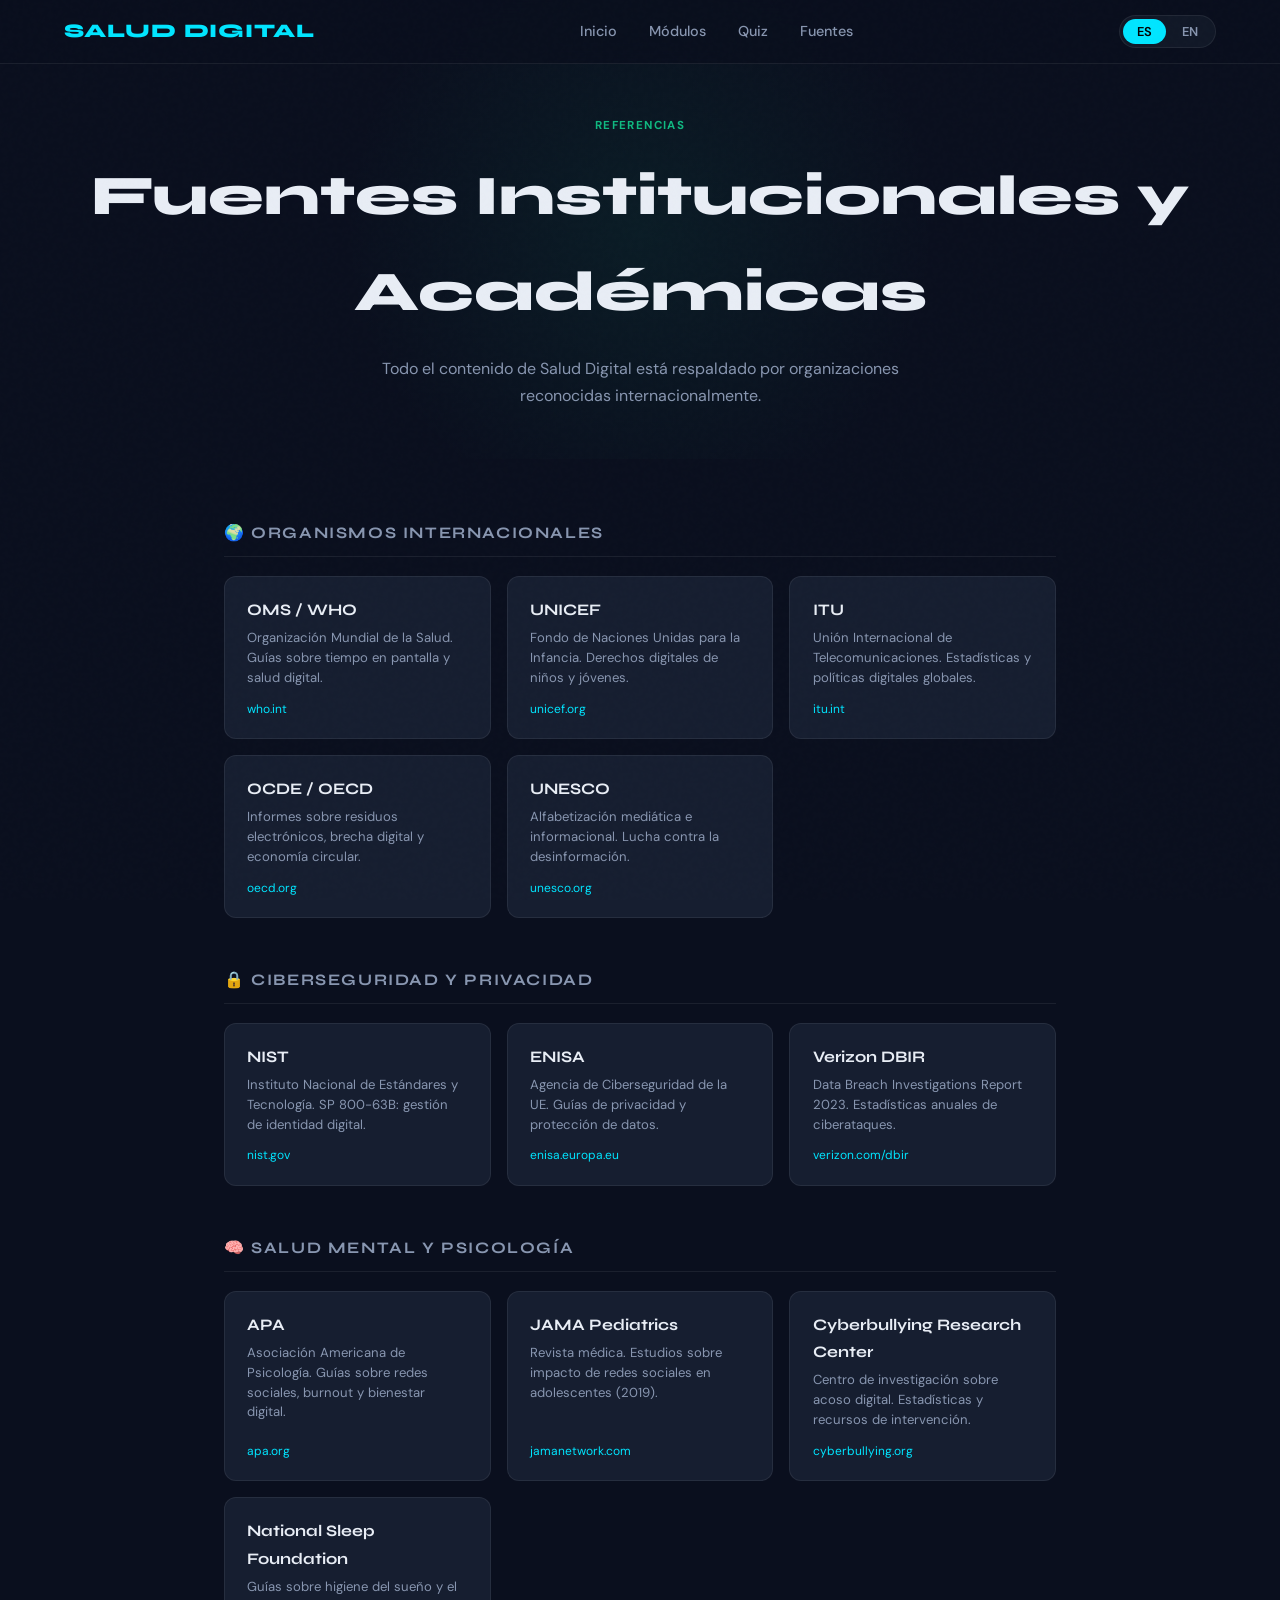
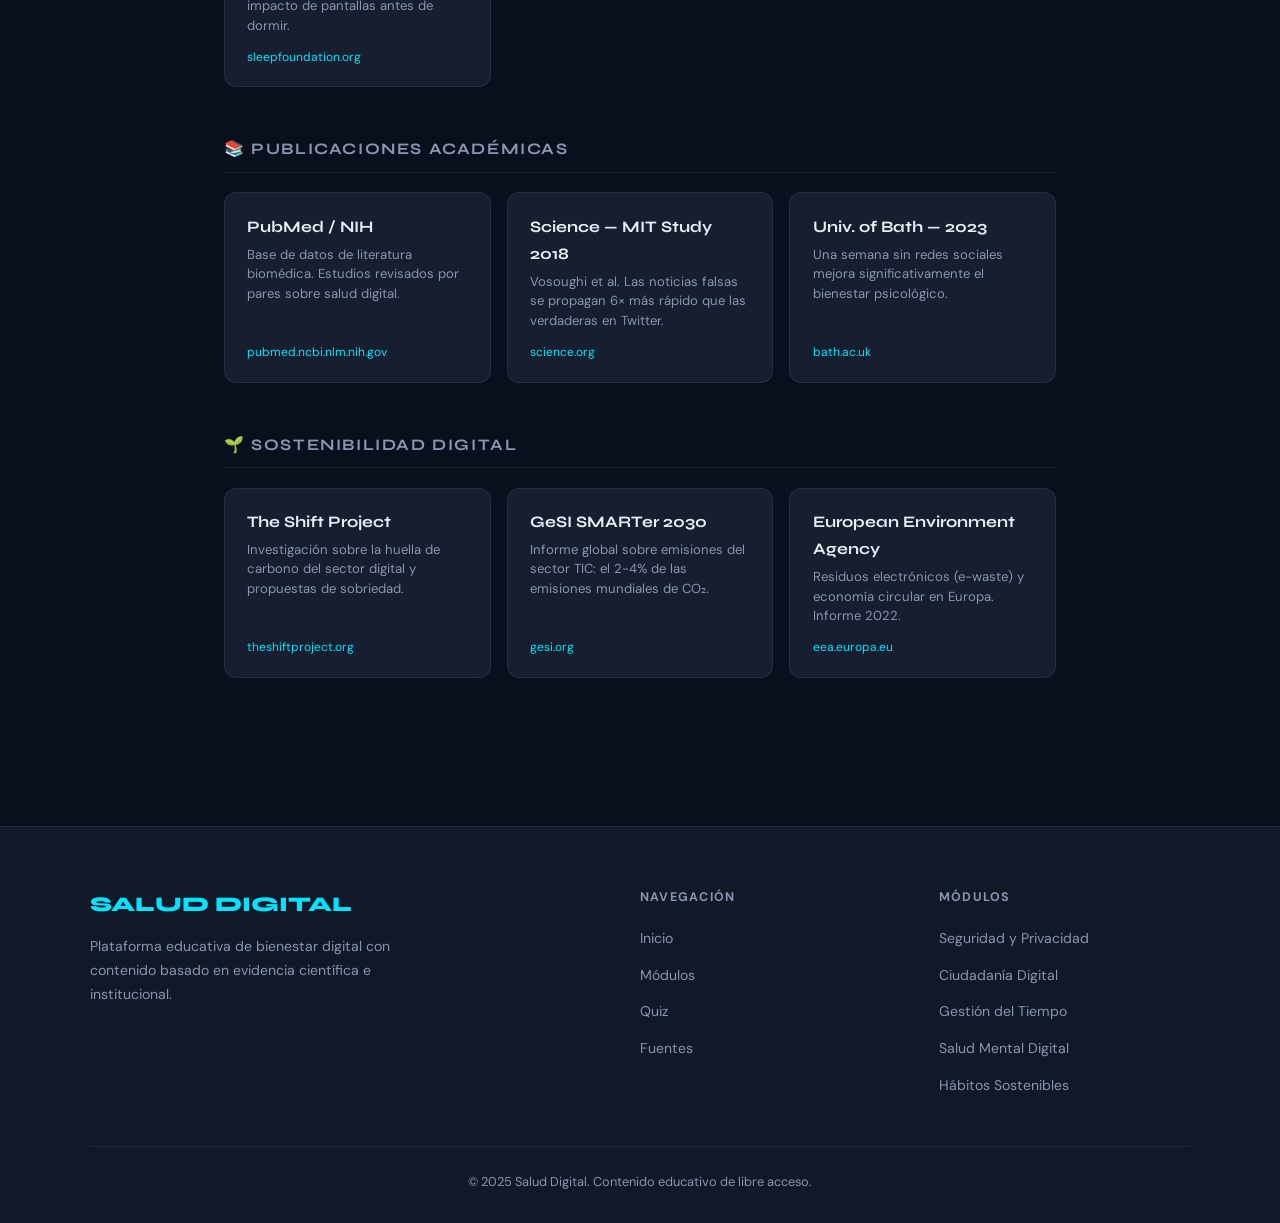
==== pages/fuentes.html @ bf8d4e8e "Initial commit" ====
<!DOCTYPE html>
<html lang="es">
<head>
  <meta charset="UTF-8" />
  <meta name="viewport" content="width=device-width, initial-scale=1.0" />
  <title>Salud Digital — Fuentes</title>
  <link rel="preconnect" href="https://fonts.googleapis.com" />
  <link href="https://fonts.googleapis.com/css2?family=Syne:wght@400;700;800&family=DM+Sans:ital,wght@0,300;0,400;0,500;1,300&display=swap" rel="stylesheet" />
  <link rel="stylesheet" href="../styles.css" />
  <style>
    .sources-page-hero {
      min-height:36vh; display:flex; align-items:center; justify-content:center;
      text-align:center; padding:110px 5vw 50px;
      position:relative; overflow:hidden;
    }
    .sources-page-hero::after {
      content:''; position:absolute; width:600px; height:600px; border-radius:50%;
      background:radial-gradient(circle,rgba(16,185,129,.08) 0%,transparent 70%);
      top:50%; left:50%; transform:translate(-50%,-50%);
    }
    .sources-page-hero-inner { position:relative; z-index:2; }
    .sources-page-hero .tag { display:inline-block;font-size:.72rem;font-weight:700;letter-spacing:.12em;text-transform:uppercase;color:var(--accent3);margin-bottom:.8rem; }
    .sources-page-hero h1 { font-family:var(--font-head);font-size:clamp(2rem,5vw,3.5rem);font-weight:800;margin-bottom:1rem; }
    .sources-page-hero p { color:var(--muted);max-width:560px;margin:0 auto; }

    .sources-content { padding:60px 5vw 100px; max-width:960px; margin:0 auto; }

    .sources-group { margin-bottom:3rem; }
    .sources-group-title {
      font-family:var(--font-head); font-size:1rem; font-weight:700;
      text-transform:uppercase; letter-spacing:.1em; color:var(--muted);
      margin-bottom:1.2rem; padding-bottom:.6rem; border-bottom:1px solid var(--border);
    }
    .source-cards { display:grid; grid-template-columns:repeat(auto-fill,minmax(260px,1fr)); gap:1rem; }
    .source-card {
      background:var(--card); border:1px solid var(--border); border-radius:12px;
      padding:1.2rem 1.4rem; text-decoration:none;
      transition:border-color .2s, transform .2s;
      display:flex; flex-direction:column; gap:.3rem;
    }
    .source-card:hover { border-color:var(--accent); transform:translateY(-3px); }
    .source-card-name { font-family:var(--font-head); font-size:1rem; font-weight:700; color:var(--text); }
    .source-card-desc { font-size:.82rem; color:var(--muted); line-height:1.5; }
    .source-card-url  { font-size:.75rem; color:var(--accent); margin-top:auto; padding-top:.4rem; }
  </style>
</head>
<body>

  <!-- NAV -->
  <nav>
    <a href="../index.html" class="nav-logo" data-i18n="brand">SALUD DIGITAL</a>
    <div class="nav-links" id="navLinks">
      <a href="../index.html"       data-i18n="nav_home">Inicio</a>
      <a href="modulos.html"       data-i18n="nav_modules">Módulos</a>
      <a href="quiz.html"          data-i18n="nav_quiz">Quiz</a>
      <a href="fuentes.html" class="active" data-i18n="nav_sources">Fuentes</a>
    </div>
    <div style="display:flex;align-items:center;gap:1rem;">
      <div class="lang-toggle">
        <button class="lang-btn active" onclick="setLang('es')">ES</button>
        <button class="lang-btn"        onclick="setLang('en')">EN</button>
      </div>
      <button class="hamburger" id="hamburger" aria-label="Menú">
        <span></span><span></span><span></span>
      </button>
    </div>
  </nav>

  <!-- PAGE HERO -->
  <div class="sources-page-hero">
    <div class="sources-page-hero-inner">
      <span class="tag" data-i18n="src_tag">Referencias</span>
      <h1 data-i18n="src_h1">Fuentes Institucionales y Académicas</h1>
      <p data-i18n="src_subtitle">Todo el contenido de Salud Digital está respaldado por organizaciones reconocidas internacionalmente.</p>
    </div>
  </div>

  <!-- SOURCES CONTENT -->
  <div class="sources-content">

    <!-- Organismos Internacionales -->
    <div class="sources-group reveal">
      <div class="sources-group-title" data-i18n="src_group1">🌍 Organismos Internacionales</div>
      <div class="source-cards">
        <a class="source-card" href="https://www.who.int" target="_blank" rel="noopener">
          <div class="source-card-name">OMS / WHO</div>
          <div class="source-card-desc" data-i18n="src_who">Organización Mundial de la Salud. Guías sobre tiempo en pantalla y salud digital.</div>
          <div class="source-card-url">who.int</div>
        </a>
        <a class="source-card" href="https://www.unicef.org" target="_blank" rel="noopener">
          <div class="source-card-name">UNICEF</div>
          <div class="source-card-desc" data-i18n="src_unicef">Fondo de Naciones Unidas para la Infancia. Derechos digitales de niños y jóvenes.</div>
          <div class="source-card-url">unicef.org</div>
        </a>
        <a class="source-card" href="https://www.itu.int" target="_blank" rel="noopener">
          <div class="source-card-name">ITU</div>
          <div class="source-card-desc" data-i18n="src_itu">Unión Internacional de Telecomunicaciones. Estadísticas y políticas digitales globales.</div>
          <div class="source-card-url">itu.int</div>
        </a>
        <a class="source-card" href="https://www.oecd.org" target="_blank" rel="noopener">
          <div class="source-card-name">OCDE / OECD</div>
          <div class="source-card-desc" data-i18n="src_oecd">Informes sobre residuos electrónicos, brecha digital y economía circular.</div>
          <div class="source-card-url">oecd.org</div>
        </a>
        <a class="source-card" href="https://en.unesco.org" target="_blank" rel="noopener">
          <div class="source-card-name">UNESCO</div>
          <div class="source-card-desc" data-i18n="src_unesco">Alfabetización mediática e informacional. Lucha contra la desinformación.</div>
          <div class="source-card-url">unesco.org</div>
        </a>
      </div>
    </div>

    <!-- Ciberseguridad -->
    <div class="sources-group reveal">
      <div class="sources-group-title" data-i18n="src_group2">🔒 Ciberseguridad y Privacidad</div>
      <div class="source-cards">
        <a class="source-card" href="https://www.nist.gov" target="_blank" rel="noopener">
          <div class="source-card-name">NIST</div>
          <div class="source-card-desc" data-i18n="src_nist">Instituto Nacional de Estándares y Tecnología. SP 800-63B: gestión de identidad digital.</div>
          <div class="source-card-url">nist.gov</div>
        </a>
        <a class="source-card" href="https://www.enisa.europa.eu" target="_blank" rel="noopener">
          <div class="source-card-name">ENISA</div>
          <div class="source-card-desc" data-i18n="src_enisa">Agencia de Ciberseguridad de la UE. Guías de privacidad y protección de datos.</div>
          <div class="source-card-url">enisa.europa.eu</div>
        </a>
        <a class="source-card" href="https://www.verizon.com/business/resources/reports/dbir/" target="_blank" rel="noopener">
          <div class="source-card-name">Verizon DBIR</div>
          <div class="source-card-desc" data-i18n="src_verizon">Data Breach Investigations Report 2023. Estadísticas anuales de ciberataques.</div>
          <div class="source-card-url">verizon.com/dbir</div>
        </a>
      </div>
    </div>

    <!-- Salud Mental y Psicología -->
    <div class="sources-group reveal">
      <div class="sources-group-title" data-i18n="src_group3">🧠 Salud Mental y Psicología</div>
      <div class="source-cards">
        <a class="source-card" href="https://www.apa.org" target="_blank" rel="noopener">
          <div class="source-card-name">APA</div>
          <div class="source-card-desc" data-i18n="src_apa">Asociación Americana de Psicología. Guías sobre redes sociales, burnout y bienestar digital.</div>
          <div class="source-card-url">apa.org</div>
        </a>
        <a class="source-card" href="https://jamanetwork.com/journals/jamapediatrics" target="_blank" rel="noopener">
          <div class="source-card-name">JAMA Pediatrics</div>
          <div class="source-card-desc" data-i18n="src_jama">Revista médica. Estudios sobre impacto de redes sociales en adolescentes (2019).</div>
          <div class="source-card-url">jamanetwork.com</div>
        </a>
        <a class="source-card" href="https://cyberbullying.org" target="_blank" rel="noopener">
          <div class="source-card-name">Cyberbullying Research Center</div>
          <div class="source-card-desc" data-i18n="src_cyber">Centro de investigación sobre acoso digital. Estadísticas y recursos de intervención.</div>
          <div class="source-card-url">cyberbullying.org</div>
        </a>
        <a class="source-card" href="https://www.sleepfoundation.org" target="_blank" rel="noopener">
          <div class="source-card-name">National Sleep Foundation</div>
          <div class="source-card-desc" data-i18n="src_sleep">Guías sobre higiene del sueño y el impacto de pantallas antes de dormir.</div>
          <div class="source-card-url">sleepfoundation.org</div>
        </a>
      </div>
    </div>

    <!-- Publicaciones Académicas -->
    <div class="sources-group reveal">
      <div class="sources-group-title" data-i18n="src_group4">📚 Publicaciones Académicas</div>
      <div class="source-cards">
        <a class="source-card" href="https://www.ncbi.nlm.nih.gov/pubmed/" target="_blank" rel="noopener">
          <div class="source-card-name">PubMed / NIH</div>
          <div class="source-card-desc" data-i18n="src_pubmed">Base de datos de literatura biomédica. Estudios revisados por pares sobre salud digital.</div>
          <div class="source-card-url">pubmed.ncbi.nlm.nih.gov</div>
        </a>
        <a class="source-card" href="https://www.science.org/doi/10.1126/science.aap9559" target="_blank" rel="noopener">
          <div class="source-card-name">Science — MIT Study 2018</div>
          <div class="source-card-desc" data-i18n="src_mit">Vosoughi et al. Las noticias falsas se propagan 6× más rápido que las verdaderas en Twitter.</div>
          <div class="source-card-url">science.org</div>
        </a>
        <a class="source-card" href="https://www.bath.ac.uk" target="_blank" rel="noopener">
          <div class="source-card-name">Univ. of Bath — 2023</div>
          <div class="source-card-desc" data-i18n="src_bath">Una semana sin redes sociales mejora significativamente el bienestar psicológico.</div>
          <div class="source-card-url">bath.ac.uk</div>
        </a>
      </div>
    </div>

    <!-- Sostenibilidad -->
    <div class="sources-group reveal">
      <div class="sources-group-title" data-i18n="src_group5">🌱 Sostenibilidad Digital</div>
      <div class="source-cards">
        <a class="source-card" href="https://theshiftproject.org" target="_blank" rel="noopener">
          <div class="source-card-name">The Shift Project</div>
          <div class="source-card-desc" data-i18n="src_shift">Investigación sobre la huella de carbono del sector digital y propuestas de sobriedad.</div>
          <div class="source-card-url">theshiftproject.org</div>
        </a>
        <a class="source-card" href="https://gesi.org" target="_blank" rel="noopener">
          <div class="source-card-name">GeSI SMARTer 2030</div>
          <div class="source-card-desc" data-i18n="src_gesi">Informe global sobre emisiones del sector TIC: el 2-4% de las emisiones mundiales de CO₂.</div>
          <div class="source-card-url">gesi.org</div>
        </a>
        <a class="source-card" href="https://www.eea.europa.eu" target="_blank" rel="noopener">
          <div class="source-card-name">European Environment Agency</div>
          <div class="source-card-desc" data-i18n="src_eea">Residuos electrónicos (e-waste) y economía circular en Europa. Informe 2022.</div>
          <div class="source-card-url">eea.europa.eu</div>
        </a>
      </div>
    </div>

  </div>

  <!-- FOOTER -->
  <footer>
    <div class="footer-grid">
      <div class="footer-brand">
        <div class="logo" data-i18n="brand">SALUD DIGITAL</div>
        <p data-i18n="footer_desc">Plataforma educativa de bienestar digital con contenido basado en evidencia científica e institucional.</p>
      </div>
      <div class="footer-col">
        <h4 data-i18n="footer_nav">Navegación</h4>
        <ul>
          <li><a href="../index.html"  data-i18n="nav_home">Inicio</a></li>
          <li><a href="modulos.html"   data-i18n="nav_modules">Módulos</a></li>
          <li><a href="quiz.html"      data-i18n="nav_quiz">Quiz</a></li>
          <li><a href="fuentes.html"   data-i18n="nav_sources">Fuentes</a></li>
        </ul>
      </div>
      <div class="footer-col">
        <h4 data-i18n="footer_mods">Módulos</h4>
        <ul>
          <li><a href="modulo1.html" data-i18n="m1_title">Seguridad y Privacidad</a></li>
          <li><a href="modulo2.html" data-i18n="m2_title">Ciudadanía Digital</a></li>
          <li><a href="modulo3.html" data-i18n="m3_title">Gestión del Tiempo</a></li>
          <li><a href="modulo4.html" data-i18n="m4_title">Salud Mental Digital</a></li>
          <li><a href="modulo5.html" data-i18n="m5_title">Hábitos Sostenibles</a></li>
        </ul>
      </div>
    </div>
    <div class="footer-bottom">
      <p data-i18n="footer_copy">© 2025 Salud Digital. Contenido educativo de libre acceso.</p>
    </div>
  </footer>

  <script src="../main.js"></script>
  <script>
    /* Extra i18n keys for this page */
    i18n.es.src_tag      = "Referencias";
    i18n.es.src_h1       = "Fuentes Institucionales y Académicas";
    i18n.es.src_subtitle = "Todo el contenido de Salud Digital está respaldado por organizaciones reconocidas internacionalmente.";
    i18n.es.src_group1   = "🌍 Organismos Internacionales";
    i18n.es.src_group2   = "🔒 Ciberseguridad y Privacidad";
    i18n.es.src_group3   = "🧠 Salud Mental y Psicología";
    i18n.es.src_group4   = "📚 Publicaciones Académicas";
    i18n.es.src_group5   = "🌱 Sostenibilidad Digital";
    i18n.en.src_tag      = "References";
    i18n.en.src_h1       = "Institutional & Academic Sources";
    i18n.en.src_subtitle = "All Salud Digital content is backed by internationally recognised organisations.";
    i18n.en.src_group1   = "🌍 International Organisations";
    i18n.en.src_group2   = "🔒 Cybersecurity & Privacy";
    i18n.en.src_group3   = "🧠 Mental Health & Psychology";
    i18n.en.src_group4   = "📚 Academic Publications";
    i18n.en.src_group5   = "🌱 Digital Sustainability";
    i18n.en.src_who      = "World Health Organization. Guidelines on screen time and digital health.";
    i18n.en.src_unicef   = "United Nations Children's Fund. Children's and young people's digital rights.";
    i18n.en.src_itu      = "International Telecommunication Union. Global digital statistics and policies.";
    i18n.en.src_oecd     = "Reports on e-waste, digital divide and circular economy.";
    i18n.en.src_unesco   = "Media and information literacy. Fight against disinformation.";
    i18n.en.src_nist     = "National Institute of Standards and Technology. SP 800-63B: digital identity management.";
    i18n.en.src_enisa    = "EU Cybersecurity Agency. Privacy and data protection guidelines.";
    i18n.en.src_verizon  = "Data Breach Investigations Report 2023. Annual cyberattack statistics.";
    i18n.en.src_apa      = "American Psychological Association. Guidelines on social media, burnout and digital wellbeing.";
    i18n.en.src_jama     = "Medical journal. Studies on social media impact on adolescents (2019).";
    i18n.en.src_cyber    = "Cyberbullying research centre. Statistics and intervention resources.";
    i18n.en.src_sleep    = "Sleep hygiene guides and the impact of screens before bedtime.";
    i18n.en.src_pubmed   = "Biomedical literature database. Peer-reviewed studies on digital health.";
    i18n.en.src_mit      = "Vosoughi et al. False news spreads 6× faster than true news on Twitter.";
    i18n.en.src_bath     = "One week off social media significantly improves psychological wellbeing.";
    i18n.en.src_shift    = "Research on the carbon footprint of the digital sector and sobriety proposals.";
    i18n.en.src_gesi     = "Global report on ICT sector emissions: 2–4% of global CO₂ emissions.";
    i18n.en.src_eea      = "E-waste and circular economy in Europe. 2022 report.";
  </script>
</body>
</html>
---- styles.css ----
/* ═══════════════════════════════════════════════
   SALUD DIGITAL — styles.css
   Estructura:
   1. Tokens (variables CSS)
   2. Reset & Base
   3. Scrollbar
   4. Navbar
   5. Hero
   6. Section Header
   7. Modules Grid
   8. Modal
   9. Quiz
   10. Sources Strip
   11. Footer
   12. Animaciones / Reveal
═══════════════════════════════════════════════ */

/* ── 1. TOKENS ─────────────────────────────── */
:root {
  --bg: #0a0f1e;
  --surface: #111827;
  --card: #161e30;
  --accent: #00e5ff;
  --accent2: #7c3aed;
  --accent3: #10b981;
  --text: #e8edf5;
  --muted: #8896b0;
  --border: rgba(255, 255, 255, 0.07);
  --radius: 16px;
  --font-head: 'Syne', sans-serif;
  --font-body: 'DM Sans', sans-serif;
}

/* ── 2. RESET & BASE ───────────────────────── */
*, *::before, *::after {
  box-sizing: border-box;
  margin: 0;
  padding: 0;
}

html { scroll-behavior: smooth; }

body {
  background: var(--bg);
  color: var(--text);
  font-family: var(--font-body);
  font-size: 16px;
  line-height: 1.7;
  overflow-x: hidden;
}

/* Noise texture overlay */
body::before {
  content: '';
  position: fixed;
  inset: 0;
  background-image: url("data:image/svg+xml,%3Csvg viewBox='0 0 200 200' xmlns='http://www.w3.org/2000/svg'%3E%3Cfilter id='n'%3E%3CfeTurbulence type='fractalNoise' baseFrequency='0.9' numOctaves='4' stitchTiles='stitch'/%3E%3C/filter%3E%3Crect width='100%25' height='100%25' filter='url(%23n)' opacity='0.03'/%3E%3C/svg%3E");
  pointer-events: none;
  z-index: 9999;
  opacity: 0.4;
}

/* ── 3. SCROLLBAR ──────────────────────────── */
::-webkit-scrollbar { width: 6px; }
::-webkit-scrollbar-track { background: var(--bg); }
::-webkit-scrollbar-thumb { background: var(--accent2); border-radius: 3px; }

/* ── 4. NAVBAR ─────────────────────────────── */
nav {
  position: fixed;
  top: 0; left: 0; right: 0;
  z-index: 100;
  display: flex;
  align-items: center;
  justify-content: space-between;
  padding: 0 5vw;
  height: 64px;
  background: rgba(10, 15, 30, 0.82);
  backdrop-filter: blur(18px);
  border-bottom: 1px solid var(--border);
}

.nav-logo {
  font-family: var(--font-head);
  font-weight: 800;
  font-size: 1.2rem;
  color: var(--accent);
  letter-spacing: 0.04em;
  text-decoration: none;
}

.nav-links {
  display: flex;
  gap: 2rem;
  align-items: center;
}

.nav-links a {
  color: var(--muted);
  text-decoration: none;
  font-size: 0.9rem;
  font-weight: 500;
  transition: color .2s;
}
.nav-links a:hover { color: var(--text); }

/* Language toggle */
.lang-toggle {
  display: flex;
  background: var(--surface);
  border: 1px solid var(--border);
  border-radius: 999px;
  padding: 3px;
  gap: 2px;
}

.lang-btn {
  padding: 4px 14px;
  border-radius: 999px;
  border: none;
  background: transparent;
  color: var(--muted);
  font-family: var(--font-body);
  font-size: 0.8rem;
  font-weight: 600;
  cursor: pointer;
  transition: all .2s;
}
.lang-btn.active {
  background: var(--accent);
  color: #000;
}

/* Hamburger */
.hamburger {
  display: none;
  flex-direction: column;
  gap: 5px;
  cursor: pointer;
  background: none;
  border: none;
  padding: 4px;
}
.hamburger span {
  display: block;
  width: 24px;
  height: 2px;
  background: var(--text);
  border-radius: 2px;
  transition: all .3s;
}

@media (max-width: 768px) {
  .hamburger { display: flex; }
  .nav-links {
    position: absolute;
    top: 64px; left: 0; right: 0;
    background: var(--surface);
    flex-direction: column;
    padding: 1.5rem 2rem;
    gap: 1.2rem;
    display: none;
    border-bottom: 1px solid var(--border);
  }
  .nav-links.open { display: flex; }
}

/* ── 5. HERO ───────────────────────────────── */
.hero {
  min-height: 100vh;
  display: flex;
  align-items: center;
  justify-content: center;
  text-align: center;
  padding: 80px 5vw 60px;
  position: relative;
  overflow: hidden;
}

/* Animated gradient mesh */
.hero::after {
  content: '';
  position: absolute;
  width: 800px; height: 800px;
  border-radius: 50%;
  background: radial-gradient(circle, rgba(0, 229, 255, 0.08) 0%, transparent 70%);
  top: 50%; left: 50%;
  transform: translate(-50%, -50%);
  animation: pulse 6s ease-in-out infinite;
}

.hero-blob1 {
  position: absolute;
  width: 500px; height: 500px;
  border-radius: 50%;
  background: radial-gradient(circle, rgba(124, 58, 237, 0.12) 0%, transparent 70%);
  top: 10%; left: -10%;
  animation: float1 8s ease-in-out infinite;
}

.hero-blob2 {
  position: absolute;
  width: 400px; height: 400px;
  border-radius: 50%;
  background: radial-gradient(circle, rgba(16, 185, 129, 0.1) 0%, transparent 70%);
  bottom: 5%; right: -5%;
  animation: float2 10s ease-in-out infinite;
}

@keyframes pulse {
  0%, 100% { transform: translate(-50%, -50%) scale(1); }
  50%       { transform: translate(-50%, -50%) scale(1.15); }
}
@keyframes float1 {
  0%, 100% { transform: translate(0, 0); }
  50%      { transform: translate(40px, -30px); }
}
@keyframes float2 {
  0%, 100% { transform: translate(0, 0); }
  50%      { transform: translate(-30px, 20px); }
}

.hero-inner {
  position: relative;
  z-index: 2;
  max-width: 820px;
}

.hero-badge {
  display: inline-flex;
  align-items: center;
  gap: 6px;
  background: rgba(0, 229, 255, 0.1);
  border: 1px solid rgba(0, 229, 255, 0.25);
  border-radius: 999px;
  padding: 6px 18px;
  font-size: 0.78rem;
  font-weight: 600;
  color: var(--accent);
  letter-spacing: 0.08em;
  text-transform: uppercase;
  margin-bottom: 2rem;
  animation: fadeDown .8s ease both;
}

.hero h1 {
  font-family: var(--font-head);
  font-weight: 800;
  font-size: clamp(2.8rem, 7vw, 5.5rem);
  line-height: 1.05;
  margin-bottom: 1.5rem;
  animation: fadeDown .8s .15s ease both;
}
.hero h1 .accent  { color: var(--accent); }
.hero h1 .accent2 { color: var(--accent2); }

.hero p {
  font-size: clamp(1rem, 2vw, 1.15rem);
  color: var(--muted);
  max-width: 580px;
  margin: 0 auto 2.5rem;
  animation: fadeDown .8s .3s ease both;
}

.hero-ctas {
  display: flex;
  gap: 1rem;
  justify-content: center;
  flex-wrap: wrap;
  animation: fadeDown .8s .45s ease both;
}

/* Buttons */
.btn-primary {
  background: var(--accent);
  color: #000;
  border: none;
  padding: 14px 34px;
  border-radius: 999px;
  font-family: var(--font-body);
  font-size: 0.95rem;
  font-weight: 700;
  cursor: pointer;
  text-decoration: none;
  transition: transform .2s, box-shadow .2s;
  box-shadow: 0 0 30px rgba(0, 229, 255, 0.25);
}
.btn-primary:hover {
  transform: translateY(-2px);
  box-shadow: 0 0 45px rgba(0, 229, 255, 0.4);
}

.btn-ghost {
  background: transparent;
  color: var(--text);
  border: 1px solid var(--border);
  padding: 14px 34px;
  border-radius: 999px;
  font-family: var(--font-body);
  font-size: 0.95rem;
  font-weight: 500;
  cursor: pointer;
  text-decoration: none;
  transition: border-color .2s, background .2s;
}
.btn-ghost:hover {
  border-color: var(--accent);
  background: rgba(0, 229, 255, 0.05);
}

@keyframes fadeDown {
  from { opacity: 0; transform: translateY(-20px); }
  to   { opacity: 1; transform: translateY(0); }
}

/* Stats bar */
.stats-bar {
  margin-top: 4rem;
  display: flex;
  gap: 2rem;
  justify-content: center;
  flex-wrap: wrap;
  animation: fadeDown .8s .6s ease both;
}
.stat-item { text-align: center; }
.stat-num {
  font-family: var(--font-head);
  font-size: 2rem;
  font-weight: 800;
  color: var(--accent);
  display: block;
}
.stat-label {
  font-size: 0.78rem;
  color: var(--muted);
  text-transform: uppercase;
  letter-spacing: 0.06em;
}

/* ── 6. SECTION HEADER ─────────────────────── */
.section-header {
  text-align: center;
  margin-bottom: 4rem;
}
.section-header .tag {
  display: inline-block;
  font-size: 0.72rem;
  font-weight: 700;
  letter-spacing: 0.12em;
  text-transform: uppercase;
  color: var(--accent);
  margin-bottom: 0.8rem;
}
.section-header h2 {
  font-family: var(--font-head);
  font-size: clamp(2rem, 4vw, 3rem);
  font-weight: 800;
  margin-bottom: 1rem;
}
.section-header p {
  color: var(--muted);
  max-width: 560px;
  margin: 0 auto;
}

/* ── 7. MODULES GRID ───────────────────────── */
.modules-section { padding: 100px 5vw; }

.modules-grid {
  display: grid;
  grid-template-columns: repeat(auto-fit, minmax(320px, 1fr));
  gap: 1.5rem;
  max-width: 1200px;
  margin: 0 auto;
}

.module-card {
  background: var(--card);
  border: 1px solid var(--border);
  border-radius: var(--radius);
  overflow: hidden;
  cursor: pointer;
  transition: transform .3s, box-shadow .3s, border-color .3s;
  position: relative;
}
.module-card:hover {
  transform: translateY(-6px);
  box-shadow: 0 24px 60px rgba(0, 0, 0, 0.4);
}
.module-card:hover .module-glow { opacity: 1; }

.module-glow {
  position: absolute;
  inset: 0;
  border-radius: var(--radius);
  opacity: 0;
  transition: opacity .3s;
  pointer-events: none;
}

.module-thumb {
  height: 180px;
  display: block;
  position: relative;
  overflow: hidden;
  padding: 0;
}

/* Image fills 100% of the thumb box */
.module-thumb img {
  width: 100%;
  height: 100%;
  object-fit: cover;
  object-position: center;
  display: block;
  transition: transform .45s ease;
}
.module-card:hover .module-thumb img {
  transform: scale(1.07);
}

/* Subtle dark gradient at bottom for legibility */
.module-thumb::before {
  content: '';
  position: absolute;
  inset: 0;
  background: linear-gradient(to bottom, transparent 35%, rgba(10,15,30,.5) 100%);
  z-index: 1;
  pointer-events: none;
}

.module-body { padding: 1.5rem; }

.module-number {
  font-size: 0.72rem;
  font-weight: 700;
  letter-spacing: 0.12em;
  text-transform: uppercase;
  color: var(--muted);
  margin-bottom: 0.4rem;
}

.module-title {
  font-family: var(--font-head);
  font-size: 1.25rem;
  font-weight: 700;
  margin-bottom: 0.6rem;
}

.module-desc {
  font-size: 0.9rem;
  color: var(--muted);
  line-height: 1.6;
  margin-bottom: 1.2rem;
}

.module-subs {
  display: flex;
  flex-direction: column;
  gap: 0.5rem;
}

.module-sub {
  display: flex;
  align-items: center;
  gap: 0.5rem;
  font-size: 0.83rem;
  color: var(--muted);
}
.module-sub .dot {
  width: 6px; height: 6px;
  border-radius: 50%;
  background: var(--accent);
  flex-shrink: 0;
}

.module-cta {
  margin-top: 1.2rem;
  display: inline-flex;
  align-items: center;
  gap: 6px;
  font-size: 0.85rem;
  font-weight: 600;
  color: var(--accent);
  text-decoration: none;
  cursor: pointer;
  background: none;
  border: none;
  padding: 0;
  font-family: var(--font-body);
  transition: gap .2s;
}
.module-cta:hover { gap: 10px; }

/* Per-module accent colors */
.mod-1 .module-thumb { background: linear-gradient(135deg, #0a1628, #0d2a3f); }
.mod-1 .module-glow  { box-shadow: inset 0 0 0 1px rgba(0, 229, 255, 0.35); }
.mod-1:hover         { border-color: rgba(0, 229, 255, 0.35); }
.mod-1 .module-title { color: #00e5ff; }

.mod-2 .module-thumb { background: linear-gradient(135deg, #150a28, #2d1458); }
.mod-2 .module-glow  { box-shadow: inset 0 0 0 1px rgba(124, 58, 237, 0.35); }
.mod-2:hover         { border-color: rgba(124, 58, 237, 0.35); }
.mod-2 .module-title { color: #a78bfa; }
.mod-2 .dot          { background: #a78bfa; }
.mod-2 .module-cta   { color: #a78bfa; }

.mod-3 .module-thumb { background: linear-gradient(135deg, #091e16, #0d3a25); }
.mod-3 .module-glow  { box-shadow: inset 0 0 0 1px rgba(16, 185, 129, 0.35); }
.mod-3:hover         { border-color: rgba(16, 185, 129, 0.35); }
.mod-3 .module-title { color: #10b981; }
.mod-3 .dot          { background: #10b981; }
.mod-3 .module-cta   { color: #10b981; }

.mod-4 .module-thumb { background: linear-gradient(135deg, #1a1008, #3a2005); }
.mod-4 .module-glow  { box-shadow: inset 0 0 0 1px rgba(251, 146, 60, 0.35); }
.mod-4:hover         { border-color: rgba(251, 146, 60, 0.35); }
.mod-4 .module-title { color: #fb923c; }
.mod-4 .dot          { background: #fb923c; }
.mod-4 .module-cta   { color: #fb923c; }

.mod-5 .module-thumb { background: linear-gradient(135deg, #1a0a1a, #380a38); }
.mod-5 .module-glow  { box-shadow: inset 0 0 0 1px rgba(244, 114, 182, 0.35); }
.mod-5:hover         { border-color: rgba(244, 114, 182, 0.35); }
.mod-5 .module-title { color: #f472b6; }
.mod-5 .dot          { background: #f472b6; }
.mod-5 .module-cta   { color: #f472b6; }

/* ── 8. MODAL ──────────────────────────────── */
.modal-overlay {
  position: fixed;
  inset: 0;
  background: rgba(0, 0, 0, 0.85);
  backdrop-filter: blur(8px);
  z-index: 200;
  display: flex;
  align-items: center;
  justify-content: center;
  padding: 2rem;
  opacity: 0;
  pointer-events: none;
  transition: opacity .3s;
}
.modal-overlay.open {
  opacity: 1;
  pointer-events: all;
}

.modal-box {
  background: var(--surface);
  border: 1px solid var(--border);
  border-radius: 20px;
  max-width: 780px;
  width: 100%;
  max-height: 85vh;
  overflow-y: auto;
  padding: 2.5rem;
  transform: scale(.95);
  transition: transform .3s;
  position: relative;
}
.modal-overlay.open .modal-box { transform: scale(1); }

.modal-close {
  position: absolute;
  top: 1.2rem; right: 1.2rem;
  background: var(--card);
  border: 1px solid var(--border);
  color: var(--muted);
  width: 36px; height: 36px;
  border-radius: 50%;
  display: flex;
  align-items: center;
  justify-content: center;
  cursor: pointer;
  font-size: 1.1rem;
  transition: color .2s, border-color .2s;
}
.modal-close:hover { color: var(--text); border-color: var(--text); }

.modal-tag {
  font-size: 0.72rem;
  font-weight: 700;
  letter-spacing: 0.12em;
  text-transform: uppercase;
  color: var(--accent);
  margin-bottom: 0.5rem;
}

.modal-title {
  font-family: var(--font-head);
  font-size: 1.8rem;
  font-weight: 800;
  margin-bottom: 1rem;
}

.subsection {
  background: var(--card);
  border: 1px solid var(--border);
  border-radius: 12px;
  padding: 1.5rem;
  margin-bottom: 1rem;
}

.subsection-title {
  font-family: var(--font-head);
  font-size: 1.05rem;
  font-weight: 700;
  margin-bottom: 0.6rem;
  display: flex;
  align-items: center;
  gap: 0.5rem;
}

.subsection-icon { font-size: 1.2rem; }

.subsection p {
  font-size: 0.9rem;
  color: var(--muted);
  line-height: 1.7;
}

.subsection .source {
  margin-top: 0.8rem;
  font-size: 0.75rem;
  color: rgba(136, 150, 176, 0.7);
  border-top: 1px solid var(--border);
  padding-top: 0.6rem;
}
.subsection .source a { color: var(--accent); text-decoration: none; }
.subsection .source a:hover { text-decoration: underline; }

/* Visual placeholder inside modal */
.viz-placeholder {
  background: var(--bg);
  border: 1px dashed var(--border);
  border-radius: 10px;
  height: 160px;
  display: flex;
  align-items: center;
  justify-content: center;
  flex-direction: column;
  gap: 0.5rem;
  margin: 1rem 0;
  font-size: 2.5rem;
}
.viz-placeholder span {
  font-size: 0.78rem;
  color: var(--muted);
}

/* ── 9. QUIZ ───────────────────────────────── */
.quiz-section {
  padding: 100px 5vw;
  background: var(--surface);
  position: relative;
  overflow: hidden;
}
.quiz-section::before {
  content: '';
  position: absolute;
  width: 600px; height: 600px;
  border-radius: 50%;
  background: radial-gradient(circle, rgba(124, 58, 237, 0.07) 0%, transparent 70%);
  top: -200px; right: -100px;
}

.quiz-container {
  max-width: 700px;
  margin: 0 auto;
  position: relative;
  z-index: 2;
}

.quiz-card {
  background: var(--card);
  border: 1px solid var(--border);
  border-radius: 20px;
  padding: 2.5rem;
}

.quiz-progress-bar {
  height: 4px;
  background: var(--border);
  border-radius: 2px;
  margin-bottom: 2rem;
  overflow: hidden;
}
.quiz-progress-fill {
  height: 100%;
  background: linear-gradient(90deg, var(--accent), var(--accent2));
  border-radius: 2px;
  transition: width .4s ease;
}

.quiz-counter {
  font-size: 0.78rem;
  color: var(--muted);
  font-weight: 600;
  letter-spacing: 0.06em;
  margin-bottom: 1rem;
}

.quiz-question {
  font-family: var(--font-head);
  font-size: 1.3rem;
  font-weight: 700;
  margin-bottom: 1.8rem;
  line-height: 1.4;
}

.quiz-options {
  display: flex;
  flex-direction: column;
  gap: 0.8rem;
}

.quiz-option {
  background: var(--surface);
  border: 1px solid var(--border);
  border-radius: 10px;
  padding: 1rem 1.2rem;
  cursor: pointer;
  font-size: 0.9rem;
  font-family: var(--font-body);
  color: var(--text);
  text-align: left;
  transition: border-color .2s, background .2s, transform .15s;
}
.quiz-option:hover:not(:disabled) {
  border-color: var(--accent);
  transform: translateX(4px);
}
.quiz-option.correct  { border-color: var(--accent3); background: rgba(16, 185, 129, 0.1); color: #10b981; }
.quiz-option.incorrect { border-color: #ef4444; background: rgba(239, 68, 68, 0.08); color: #ef4444; }
.quiz-option:disabled  { cursor: default; }

.quiz-feedback {
  margin-top: 1.2rem;
  padding: 1rem 1.2rem;
  border-radius: 10px;
  font-size: 0.88rem;
  display: none;
  line-height: 1.6;
}
.quiz-feedback.show { display: block; }
.quiz-feedback.ok   { background: rgba(16, 185, 129, 0.1); color: #10b981; border: 1px solid rgba(16, 185, 129, 0.2); }
.quiz-feedback.fail { background: rgba(239, 68, 68, 0.08); color: #f87171; border: 1px solid rgba(239, 68, 68, 0.15); }

.quiz-next {
  margin-top: 1.5rem;
  background: var(--accent);
  color: #000;
  border: none;
  padding: 12px 28px;
  border-radius: 999px;
  font-family: var(--font-body);
  font-size: 0.9rem;
  font-weight: 700;
  cursor: pointer;
  display: none;
  transition: transform .2s;
}
.quiz-next.show  { display: inline-block; }
.quiz-next:hover { transform: scale(1.03); }

/* Result screen */
.quiz-result { text-align: center; display: none; }
.quiz-result.show { display: block; }

.result-emoji { font-size: 4rem; margin-bottom: 1rem; }

.result-score {
  font-family: var(--font-head);
  font-size: 3rem;
  font-weight: 800;
  color: var(--accent);
  margin-bottom: 0.5rem;
}

.result-msg {
  color: var(--muted);
  margin-bottom: 1.5rem;
  font-size: 0.95rem;
}

.quiz-restart {
  background: transparent;
  border: 1px solid var(--accent);
  color: var(--accent);
  padding: 10px 28px;
  border-radius: 999px;
  font-family: var(--font-body);
  font-size: 0.9rem;
  font-weight: 600;
  cursor: pointer;
  transition: background .2s, color .2s;
}
.quiz-restart:hover { background: var(--accent); color: #000; }

/* ── 10. SOURCES STRIP ─────────────────────── */
.sources-strip {
  padding: 60px 5vw;
  background: var(--bg);
  border-top: 1px solid var(--border);
}

.sources-strip h3 {
  font-family: var(--font-head);
  font-size: 1rem;
  font-weight: 700;
  color: var(--muted);
  text-transform: uppercase;
  letter-spacing: 0.1em;
  margin-bottom: 1.5rem;
  text-align: center;
}

.sources-logos {
  display: flex;
  flex-wrap: wrap;
  gap: 1rem;
  justify-content: center;
}

.source-badge {
  background: var(--card);
  border: 1px solid var(--border);
  border-radius: 8px;
  padding: 8px 18px;
  font-size: 0.8rem;
  color: var(--muted);
  font-weight: 500;
  text-decoration: none;
  transition: border-color .2s, color .2s;
}
.source-badge:hover { border-color: var(--accent); color: var(--accent); }

/* ── 11. FOOTER ────────────────────────────── */
footer {
  background: var(--surface);
  border-top: 1px solid var(--border);
  padding: 60px 5vw 30px;
}

.footer-grid {
  display: grid;
  grid-template-columns: 2fr 1fr 1fr;
  gap: 3rem;
  max-width: 1100px;
  margin: 0 auto 3rem;
}

@media (max-width: 768px) {
  .footer-grid { grid-template-columns: 1fr; gap: 2rem; }
}

.footer-brand .logo {
  font-family: var(--font-head);
  font-weight: 800;
  font-size: 1.3rem;
  color: var(--accent);
}

.footer-brand p {
  color: var(--muted);
  font-size: 0.88rem;
  margin-top: 0.8rem;
  line-height: 1.7;
  max-width: 320px;
}

.footer-col h4 {
  font-size: 0.78rem;
  font-weight: 700;
  letter-spacing: 0.1em;
  text-transform: uppercase;
  color: var(--muted);
  margin-bottom: 1rem;
}

.footer-col ul {
  list-style: none;
  display: flex;
  flex-direction: column;
  gap: 0.6rem;
}

.footer-col ul li a {
  color: var(--muted);
  text-decoration: none;
  font-size: 0.88rem;
  transition: color .2s;
}
.footer-col ul li a:hover { color: var(--text); }

.footer-bottom {
  border-top: 1px solid var(--border);
  padding-top: 1.5rem;
  text-align: center;
  color: var(--muted);
  font-size: 0.8rem;
  max-width: 1100px;
  margin: 0 auto;
}

/* ── 12. ANIMACIONES / REVEAL ──────────────── */
.reveal {
  opacity: 0;
  transform: translateY(30px);
  transition: opacity .6s ease, transform .6s ease;
}
.reveal.visible {
  opacity: 1;
  transform: translateY(0);
}

/* ══════════════════════════════════════════════
   IMÁGENES DE SUBSECCIONES (módulos internos)
══════════════════════════════════════════════ */
.sub-icon {
  display: block;
  width: 100%;
  height: 220px;
  overflow: hidden;
  border-radius: 12px;
  margin-bottom: 1rem;
  position: relative;
  background: var(--bg);
}
.sub-icon img {
  width: 100%;
  height: 100%;
  object-fit: cover;
  object-position: center;
  display: block;
  border-radius: 12px;
  transition: transform .45s ease;
}
.subsection-card:hover .sub-icon img { transform: scale(1.04); }

/* Hero module image (círculo en detail pages) */
.hero-module-img {
  width: 130px;
  height: 130px;
  border-radius: 20px;
  overflow: hidden;
  margin: 0 auto 1.2rem;
  border: 2px solid rgba(255,255,255,.1);
  box-shadow: 0 0 40px rgba(0,229,255,.15);
}
.hero-module-img img {
  width: 100%;
  height: 100%;
  object-fit: cover;
  object-position: center;
  display: block;
}

/* ══════════════════════════════════════════════
   BLOQUES DE VIDEO YOUTUBE
══════════════════════════════════════════════ */

/* Contenedor principal de video */
.video-section {
  padding: 70px 5vw;
  background: var(--surface);
  border-top: 1px solid var(--border);
  border-bottom: 1px solid var(--border);
  position: relative;
  z-index: 1;
}

.video-section-header {
  text-align: center;
  margin-bottom: 2.5rem;
}
.video-section-header .tag {
  display: inline-block;
  font-size: .72rem; font-weight: 700;
  letter-spacing: .12em; text-transform: uppercase;
  color: var(--accent); margin-bottom: .6rem;
}
.video-section-header h2 {
  font-family: var(--font-head);
  font-size: clamp(1.6rem, 3.5vw, 2.4rem);
  font-weight: 800; margin-bottom: .6rem;
}
.video-section-header p { color: var(--muted); font-size: .92rem; }

/* Grid de videos */
.video-grid {
  display: grid;
  grid-template-columns: repeat(auto-fit, minmax(300px, 1fr));
  gap: 1.5rem;
  max-width: 1100px;
  margin: 0 auto;
}

/* Tarjeta individual de video */
.video-card {
  background: var(--card);
  border: 1px solid var(--border);
  border-radius: var(--radius);
  overflow: hidden;
  transition: transform .3s, box-shadow .3s, border-color .3s;
}
.video-card:hover {
  transform: translateY(-4px);
  box-shadow: 0 20px 50px rgba(0,0,0,.4);
  border-color: rgba(0,229,255,.2);
}

/* Wrapper 16:9 para el iframe de YouTube */
.video-embed {
  position: relative;
  width: 100%;
  padding-top: 56.25%; /* 16:9 */
  background: #000;
  overflow: hidden;
}
.video-embed iframe {
  position: absolute;
  top: 0; left: 0;
  width: 100%; height: 100%;
  border: none;
}

/* Placeholder cuando no hay URL todavía */
.video-placeholder {
  position: absolute;
  top: 0; left: 0;
  width: 100%; height: 100%;
  display: flex;
  flex-direction: column;
  align-items: center;
  justify-content: center;
  gap: .6rem;
  background: var(--bg);
  cursor: pointer;
}
.video-placeholder-icon {
  width: 56px; height: 56px;
  background: rgba(0,229,255,.1);
  border: 2px solid rgba(0,229,255,.3);
  border-radius: 50%;
  display: flex; align-items: center; justify-content: center;
  font-size: 1.4rem;
  transition: background .2s, transform .2s;
}
.video-placeholder:hover .video-placeholder-icon {
  background: rgba(0,229,255,.2);
  transform: scale(1.1);
}
.video-placeholder-label {
  font-size: .75rem; color: var(--muted);
  font-weight: 600; letter-spacing: .06em; text-transform: uppercase;
}

/* Metadata del video */
.video-meta {
  padding: 1.1rem 1.3rem;
}
.video-badge {
  display: inline-block;
  font-size: .66rem; font-weight: 700;
  letter-spacing: .1em; text-transform: uppercase;
  color: var(--accent);
  background: rgba(0,229,255,.08);
  border: 1px solid rgba(0,229,255,.15);
  border-radius: 4px;
  padding: 2px 8px;
  margin-bottom: .5rem;
}
.video-title {
  font-family: var(--font-head);
  font-size: 1rem; font-weight: 700;
  color: var(--text); margin-bottom: .3rem;
  line-height: 1.4;
}
.video-desc {
  font-size: .82rem; color: var(--muted); line-height: 1.6;
}

/* Video único ancho completo (featured) */
.video-featured .video-embed {
  border-radius: 14px 14px 0 0;
}
.video-full {
  max-width: 780px;
  margin: 0 auto;
}

/* Video inline dentro de una subsección */
.video-inline {
  margin: 1.5rem 0;
  border-radius: 12px;
  overflow: hidden;
  border: 1px solid var(--border);
}
.video-inline .video-embed {
  border-radius: 0;
}
.video-inline-label {
  padding: .7rem 1rem;
  background: var(--card);
  font-size: .78rem; color: var(--muted);
  border-top: 1px solid var(--border);
  display: flex; align-items: center; gap: .4rem;
}

/* ══════════════════════════════════════════════
   GALERÍA DE MÓDULOS — gallery-section
══════════════════════════════════════════════ */

.gallery-section {
  padding: 90px 5vw 80px;
  background: var(--bg);
  position: relative;
  z-index: 1;
}

/* ── Preámbulo ─────────────────────────────── */
.gallery-preamble {
  max-width: 760px;
  margin: 0 auto 3.5rem;
  text-align: center;
}
.gallery-preamble .tag {
  display: inline-block;
  font-size: .72rem; font-weight: 700;
  letter-spacing: .12em; text-transform: uppercase;
  color: var(--accent); margin-bottom: .8rem;
}
.gallery-preamble h2 {
  font-family: var(--font-head);
  font-size: clamp(2rem, 4vw, 3rem);
  font-weight: 800;
  margin-bottom: 1.2rem;
}
.gallery-preamble p {
  color: var(--muted);
  font-size: .97rem;
  line-height: 1.85;
  margin-bottom: 1.8rem;
}

/* Dots indicadores */
.gallery-preamble-dots {
  display: flex;
  justify-content: center;
  gap: .5rem;
}
.gdot {
  width: 8px; height: 8px;
  border-radius: 50%;
  background: var(--border);
  border: 1px solid var(--muted);
  cursor: pointer;
  transition: background .25s, transform .25s;
}
.gdot.active {
  background: var(--accent);
  border-color: var(--accent);
  transform: scale(1.35);
}

/* ── Galería principal ─────────────────────── */
.gallery-wrapper {
  display: grid;
  grid-template-columns: 1fr 260px;
  gap: 1.2rem;
  max-width: 1200px;
  margin: 0 auto;
  align-items: start;
}

@media (max-width: 900px) {
  .gallery-wrapper { grid-template-columns: 1fr; }
}

/* Imagen grande destacada */
.gallery-featured {
  position: relative;
  border-radius: 18px;
  overflow: hidden;
  aspect-ratio: 16 / 9;
  background: var(--card);
  box-shadow: 0 30px 80px rgba(0,0,0,.5);
}

.gallery-img-link {
  display: block;
  width: 100%; height: 100%;
  position: relative;
  text-decoration: none;
}

.gallery-img-link img {
  width: 100%; height: 100%;
  object-fit: cover;
  object-position: center;
  display: block;
  transition: transform .55s ease, opacity .22s ease;
  opacity: 1;
}

/* Overlay de texto sobre la imagen grande */
.gallery-overlay {
  position: absolute;
  inset: 0;
  background: linear-gradient(
    to top,
    rgba(10,15,30,.95) 0%,
    rgba(10,15,30,.55) 50%,
    transparent 100%
  );
  display: flex;
  align-items: flex-end;
  padding: 2rem 2.2rem;
  transition: opacity .22s ease;
}
.gallery-overlay-inner { transition: opacity .22s ease; }

.gallery-num {
  display: inline-block;
  font-size: .68rem; font-weight: 700;
  letter-spacing: .14em; text-transform: uppercase;
  color: var(--accent);
  margin-bottom: .4rem;
  font-family: 'Courier New', monospace;
}

.gallery-title {
  font-family: var(--font-head);
  font-size: clamp(1.3rem, 2.5vw, 2rem);
  font-weight: 800;
  color: #fff;
  margin-bottom: .6rem;
  line-height: 1.2;
}

.gallery-desc {
  font-size: .88rem;
  color: rgba(220,232,245,.8);
  line-height: 1.65;
  margin-bottom: .9rem;
  max-width: 520px;
}

.gallery-subs {
  display: flex;
  flex-wrap: wrap;
  gap: .45rem;
  margin-bottom: 1rem;
}
.gallery-sub-tag {
  background: rgba(0,229,255,.12);
  border: 1px solid rgba(0,229,255,.25);
  color: var(--accent);
  font-size: .72rem; font-weight: 600;
  letter-spacing: .04em;
  padding: 3px 10px;
  border-radius: 4px;
}

.gallery-cta {
  display: inline-flex;
  align-items: center;
  gap: 5px;
  color: #fff;
  font-size: .85rem; font-weight: 700;
  letter-spacing: .04em;
  background: rgba(255,255,255,.12);
  border: 1px solid rgba(255,255,255,.2);
  padding: 7px 18px;
  border-radius: 8px;
  transition: background .2s, border-color .2s;
}
.gallery-img-link:hover .gallery-cta {
  background: var(--accent);
  border-color: var(--accent);
  color: #000;
}

/* Flechas de navegación */
.gallery-arrow {
  position: absolute;
  top: 50%; transform: translateY(-50%);
  background: rgba(10,15,30,.6);
  border: 1px solid rgba(255,255,255,.12);
  color: #fff;
  width: 42px; height: 42px;
  border-radius: 50%;
  font-size: 1.1rem;
  cursor: pointer;
  display: flex; align-items: center; justify-content: center;
  transition: background .2s, border-color .2s;
  z-index: 10;
  backdrop-filter: blur(6px);
}
.gallery-arrow:hover {
  background: var(--accent);
  border-color: var(--accent);
  color: #000;
}
.gallery-prev { left: 1rem; }
.gallery-next { right: 1rem; }

/* ── Miniaturas laterales ──────────────────── */
.gallery-thumbs {
  display: flex;
  flex-direction: column;
  gap: .7rem;
}

@media (max-width: 900px) {
  .gallery-thumbs {
    flex-direction: row;
    overflow-x: auto;
    padding-bottom: .5rem;
    gap: .6rem;
  }
  .gallery-thumb { min-width: 140px; flex-shrink: 0; }
}

.gallery-thumb {
  display: flex;
  align-items: center;
  gap: .7rem;
  background: var(--card);
  border: 1px solid var(--border);
  border-radius: 10px;
  padding: .55rem .7rem;
  cursor: pointer;
  transition: border-color .25s, background .25s, transform .2s;
}
.gallery-thumb:hover {
  border-color: rgba(0,229,255,.3);
  transform: translateX(3px);
}
.gallery-thumb.active {
  border-color: var(--accent);
  background: rgba(0,229,255,.06);
}

.gallery-thumb-img {
  width: 56px; height: 42px;
  border-radius: 6px;
  overflow: hidden;
  flex-shrink: 0;
}
.gallery-thumb-img img {
  width: 100%; height: 100%;
  object-fit: cover;
  object-position: center;
  display: block;
  transition: transform .35s;
}
.gallery-thumb:hover .gallery-thumb-img img { transform: scale(1.08); }

.gallery-thumb-info {
  display: flex;
  flex-direction: column;
  gap: .15rem;
  min-width: 0;
}
.gallery-thumb-num {
  font-size: .62rem; font-weight: 700;
  letter-spacing: .1em; text-transform: uppercase;
  color: var(--accent);
  font-family: 'Courier New', monospace;
}
.gallery-thumb-title {
  font-size: .78rem; font-weight: 600;
  color: var(--text);
  line-height: 1.3;
  white-space: normal;
  overflow: hidden;
  display: -webkit-box;
  -webkit-line-clamp: 2;
  -webkit-box-orient: vertical;
}

/* ══════════════════════════════════════════════
   REPRODUCTOR DE VIDEO LOCAL
══════════════════════════════════════════════ */

/* Contenedor 16:9 */
.video-local-wrap {
  position: relative;
  width: 100%;
  padding-top: 56.25%;   /* 16:9 */
  background: #000;
  border-radius: 12px;
  overflow: hidden;
  margin: 1.2rem 0 0;
}

/* Video HTML5 nativo */
.video-local-wrap video {
  position: absolute;
  top: 0; left: 0;
  width: 100%; height: 100%;
  object-fit: contain;
  background: #000;
  outline: none;
}

/* Placeholder cuando el archivo no está cargado todavía */
.video-local-placeholder {
  position: absolute;
  inset: 0;
  display: flex;
  flex-direction: column;
  align-items: center;
  justify-content: center;
  gap: .7rem;
  background: var(--card);
  cursor: pointer;
  transition: background .2s;
}
.video-local-placeholder:hover { background: var(--surface); }

.video-local-placeholder .play-icon {
  width: 60px; height: 60px;
  border-radius: 50%;
  background: rgba(0,229,255,.1);
  border: 2px solid rgba(0,229,255,.3);
  display: flex; align-items: center; justify-content: center;
  font-size: 1.5rem;
  transition: transform .2s, background .2s;
}
.video-local-placeholder:hover .play-icon {
  transform: scale(1.1);
  background: rgba(0,229,255,.2);
}

.video-local-placeholder .placeholder-filename {
  font-size: .75rem;
  color: var(--accent);
  font-family: 'Courier New', monospace;
  letter-spacing: .04em;
}

.video-local-placeholder .placeholder-hint {
  font-size: .7rem;
  color: var(--muted);
  text-align: center;
  max-width: 260px;
  line-height: 1.5;
}

/* Label debajo del reproductor */
.video-local-label {
  padding: .55rem .8rem;
  background: var(--card);
  border: 1px solid var(--border);
  border-top: none;
  border-radius: 0 0 12px 12px;
  font-size: .78rem;
  color: var(--muted);
  display: flex;
  align-items: center;
  gap: .4rem;
  margin-bottom: 1rem;
}

/* Video card en sección de index */
.video-card .video-local-wrap {
  border-radius: 12px 12px 0 0;
  margin: 0;
  padding-top: 56.25%;
}
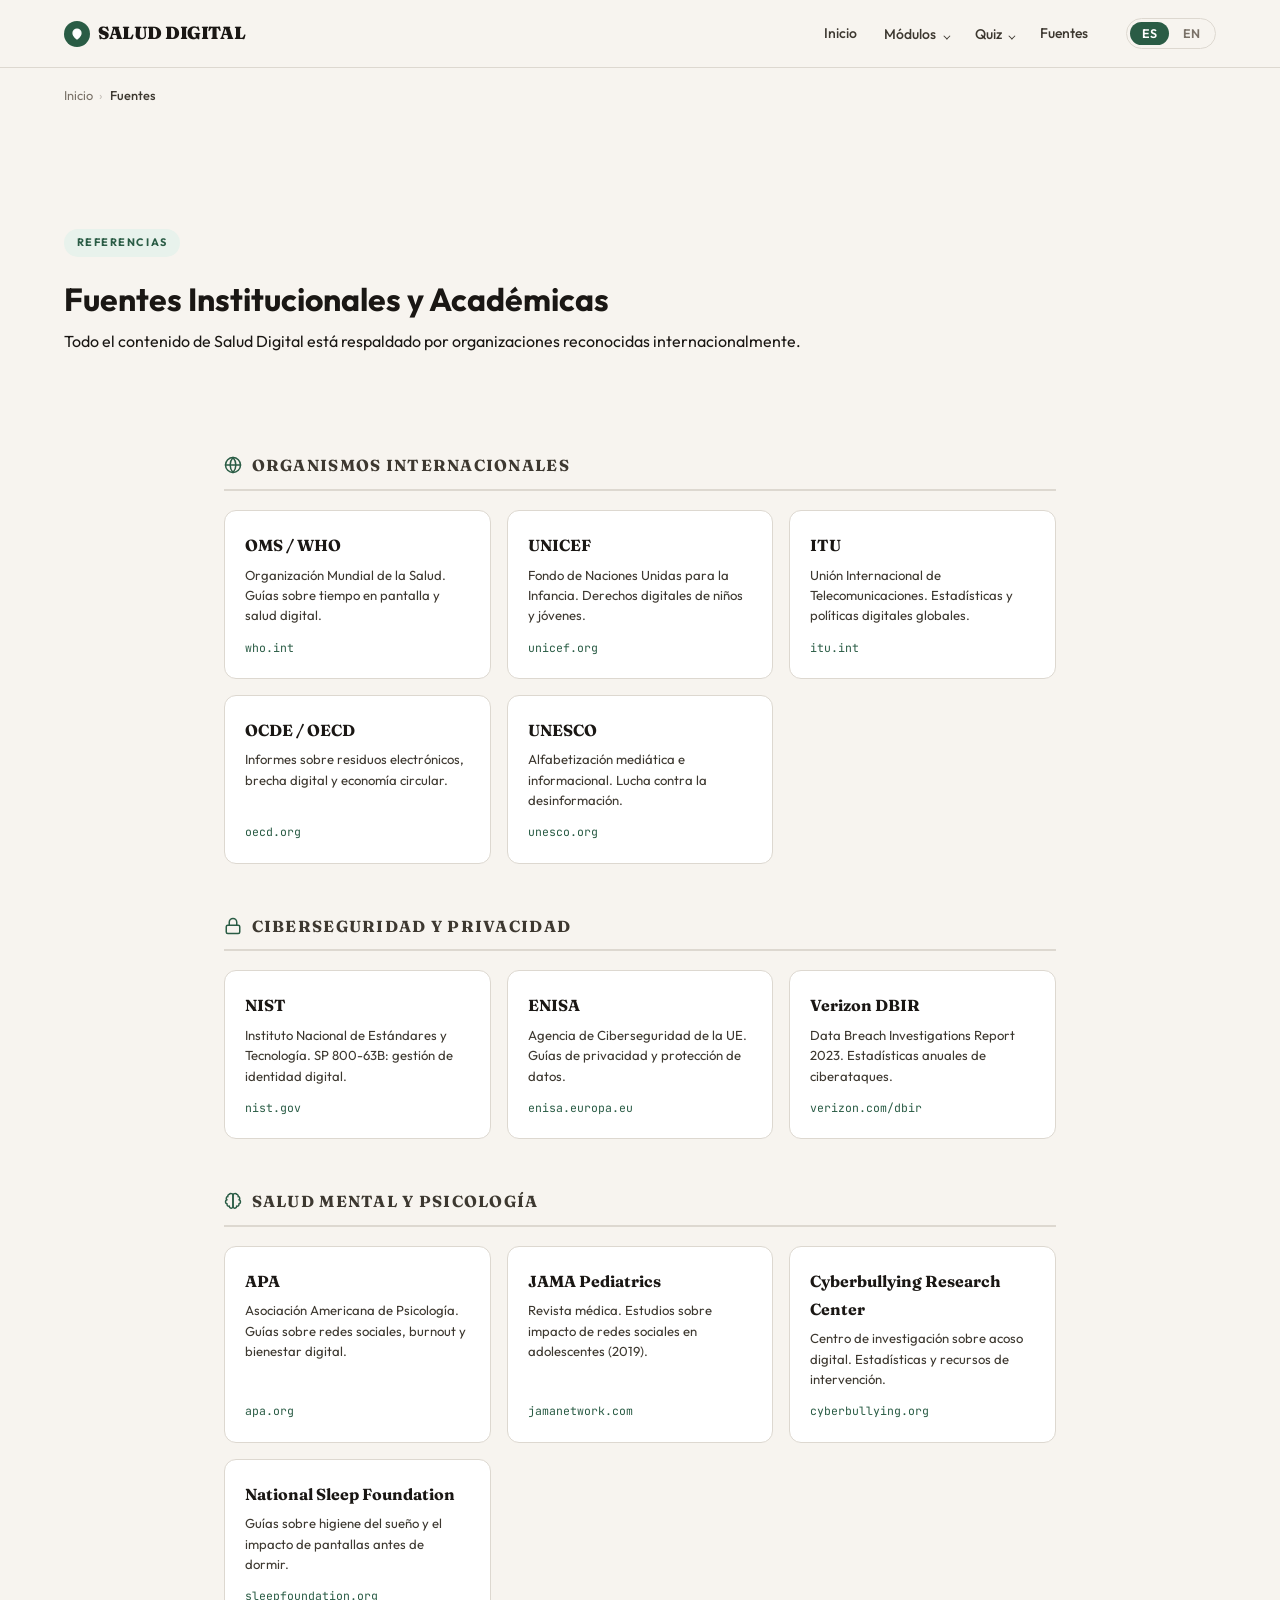
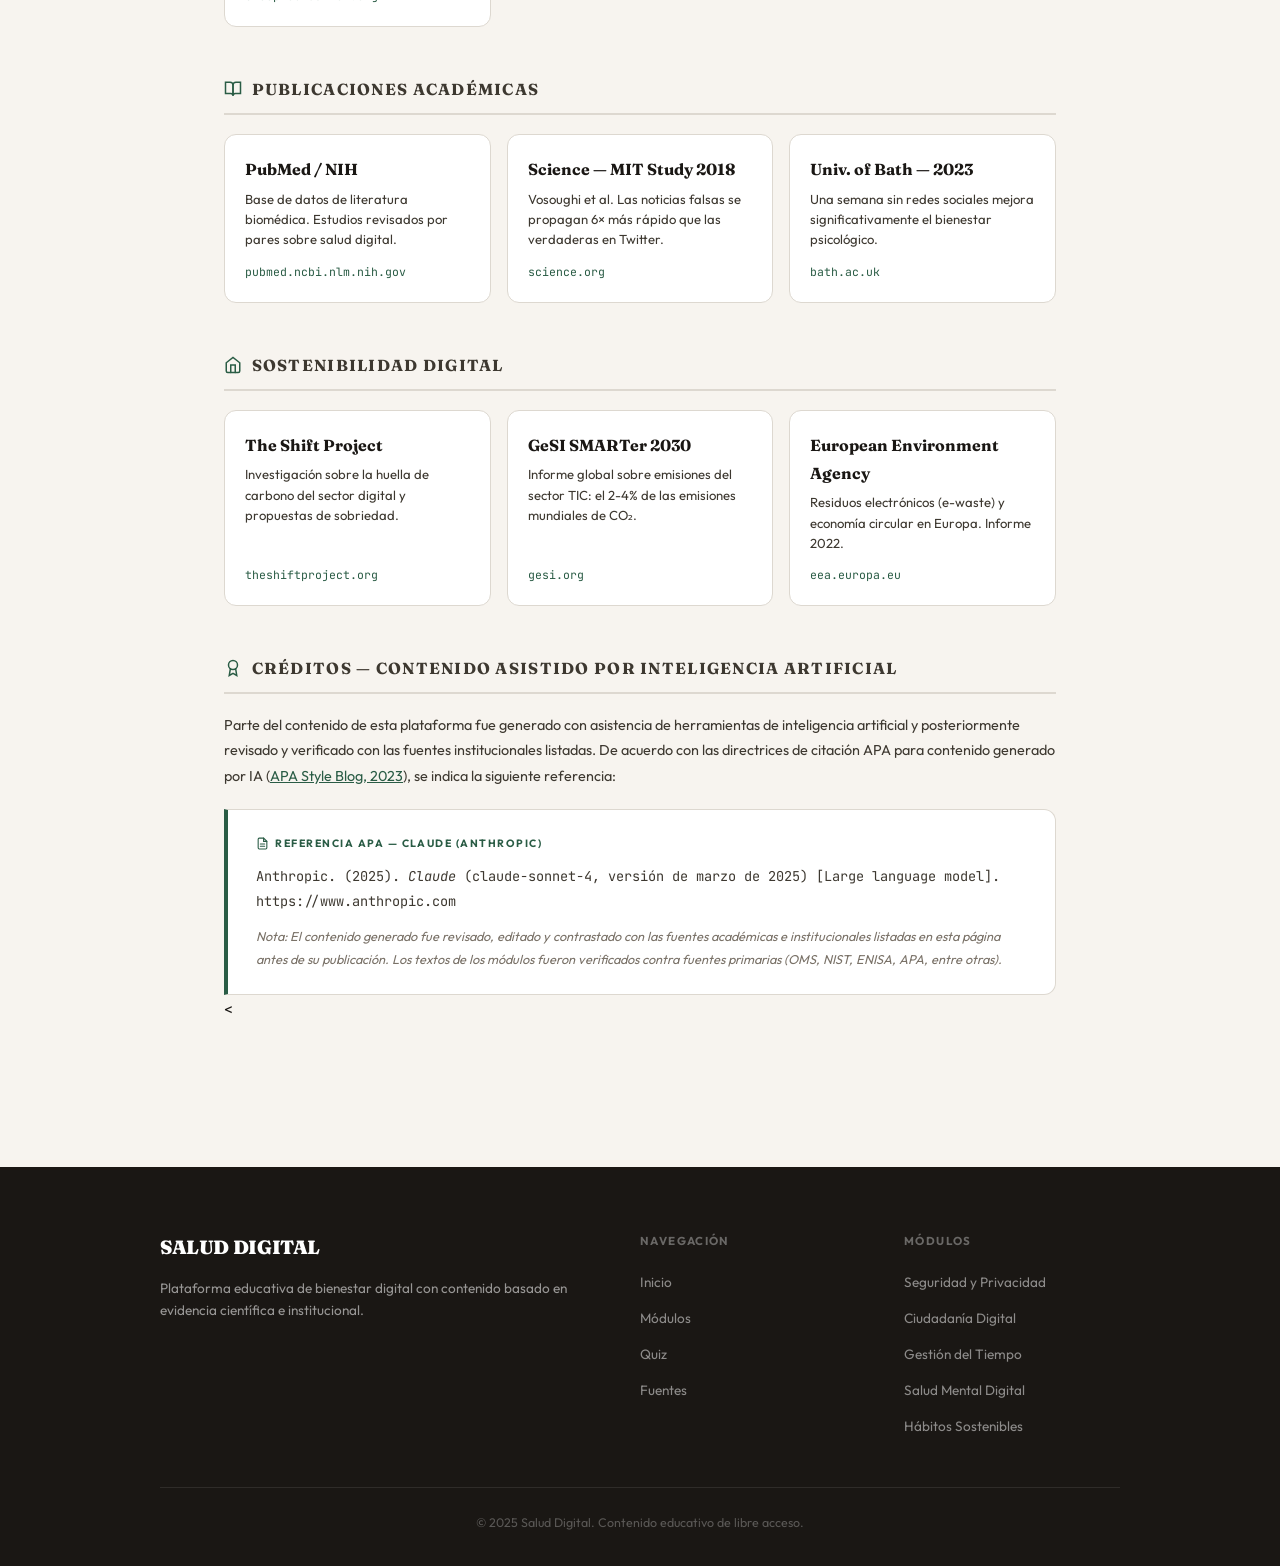
==== commit bfcc3704: "Actualización mejoras recomendadas" ====
--- a/pages/fuentes.html
+++ b/pages/fuentes.html
@@ -5,55 +5,52 @@
   <meta name="viewport" content="width=device-width, initial-scale=1.0" />
   <title>Salud Digital — Fuentes</title>
   <link rel="preconnect" href="https://fonts.googleapis.com" />
-  <link href="https://fonts.googleapis.com/css2?family=Syne:wght@400;700;800&family=DM+Sans:ital,wght@0,300;0,400;0,500;1,300&display=swap" rel="stylesheet" />
+    <link href="https://fonts.googleapis.com/css2?family=Fraunces:ital,opsz,wght@0,9..144,700;0,9..144,900;1,9..144,700&family=Outfit:wght@300;400;500;600;700&family=JetBrains+Mono:wght@400;600&display=swap" rel="stylesheet" />
   <link rel="stylesheet" href="../styles.css" />
-  <style>
-    .sources-page-hero {
-      min-height:36vh; display:flex; align-items:center; justify-content:center;
-      text-align:center; padding:110px 5vw 50px;
-      position:relative; overflow:hidden;
-    }
-    .sources-page-hero::after {
-      content:''; position:absolute; width:600px; height:600px; border-radius:50%;
-      background:radial-gradient(circle,rgba(16,185,129,.08) 0%,transparent 70%);
-      top:50%; left:50%; transform:translate(-50%,-50%);
-    }
-    .sources-page-hero-inner { position:relative; z-index:2; }
-    .sources-page-hero .tag { display:inline-block;font-size:.72rem;font-weight:700;letter-spacing:.12em;text-transform:uppercase;color:var(--accent3);margin-bottom:.8rem; }
-    .sources-page-hero h1 { font-family:var(--font-head);font-size:clamp(2rem,5vw,3.5rem);font-weight:800;margin-bottom:1rem; }
-    .sources-page-hero p { color:var(--muted);max-width:560px;margin:0 auto; }
-
-    .sources-content { padding:60px 5vw 100px; max-width:960px; margin:0 auto; }
-
-    .sources-group { margin-bottom:3rem; }
-    .sources-group-title {
-      font-family:var(--font-head); font-size:1rem; font-weight:700;
-      text-transform:uppercase; letter-spacing:.1em; color:var(--muted);
-      margin-bottom:1.2rem; padding-bottom:.6rem; border-bottom:1px solid var(--border);
-    }
-    .source-cards { display:grid; grid-template-columns:repeat(auto-fill,minmax(260px,1fr)); gap:1rem; }
-    .source-card {
-      background:var(--card); border:1px solid var(--border); border-radius:12px;
-      padding:1.2rem 1.4rem; text-decoration:none;
-      transition:border-color .2s, transform .2s;
-      display:flex; flex-direction:column; gap:.3rem;
-    }
-    .source-card:hover { border-color:var(--accent); transform:translateY(-3px); }
-    .source-card-name { font-family:var(--font-head); font-size:1rem; font-weight:700; color:var(--text); }
-    .source-card-desc { font-size:.82rem; color:var(--muted); line-height:1.5; }
-    .source-card-url  { font-size:.75rem; color:var(--accent); margin-top:auto; padding-top:.4rem; }
-  </style>
 </head>
 <body>
+  <div id="reading-progress"></div>
 
   <!-- NAV -->
-  <nav>
-    <a href="../index.html" class="nav-logo" data-i18n="brand">SALUD DIGITAL</a>
+    <nav>
+    <a href="../index.html" class="nav-logo" data-i18n="brand">
+      <span class="nav-logo-mark">
+        <svg viewBox="0 0 24 24" fill="none" stroke="#fff" stroke-width="2.5" stroke-linecap="round"><path d="M12 2C8 2 4 6 4 10c0 6 8 12 8 12s8-6 8-12c0-4-4-8-8-8z"/><circle cx="12" cy="10" r="2.5" fill="#fff" stroke="none"/></svg>
+      </span>
+      SALUD DIGITAL
+    </a>
     <div class="nav-links" id="navLinks">
-      <a href="../index.html"       data-i18n="nav_home">Inicio</a>
-      <a href="modulos.html"       data-i18n="nav_modules">Módulos</a>
-      <a href="quiz.html"          data-i18n="nav_quiz">Quiz</a>
-      <a href="fuentes.html" class="active" data-i18n="nav_sources">Fuentes</a>
+      <a href="../index.html" data-i18n="nav_home">Inicio</a>
+      <div class="nav-dropdown">
+        <a data-i18n="nav_modules">Módulos</a>
+        <div class="nav-dropdown-menu">
+          <a href="modulo1.html" class="nav-mod-link">
+            <span class="nav-mod-icon"><svg viewBox="0 0 24 24" fill="none" stroke="currentColor" stroke-width="2" stroke-linecap="round"><rect x="3" y="11" width="18" height="11" rx="2"/><path d="M7 11V7a5 5 0 0 1 10 0v4"/></svg></span>
+            <span><span class="nav-mod-num">01</span><span class="nav-mod-title" data-i18n="m1_title">Seguridad y Privacidad</span></span>
+          </a>
+          <a href="modulo2.html" class="nav-mod-link">
+            <span class="nav-mod-icon"><svg viewBox="0 0 24 24" fill="none" stroke="currentColor" stroke-width="2" stroke-linecap="round"><circle cx="12" cy="12" r="10"/><path d="M2 12h20M12 2a15 15 0 0 1 0 20M12 2a15 15 0 0 0 0 20"/></svg></span>
+            <span><span class="nav-mod-num">02</span><span class="nav-mod-title" data-i18n="m2_title">Ciudadanía Digital</span></span>
+          </a>
+          <a href="modulo3.html" class="nav-mod-link">
+            <span class="nav-mod-icon"><svg viewBox="0 0 24 24" fill="none" stroke="currentColor" stroke-width="2" stroke-linecap="round"><circle cx="12" cy="12" r="10"/><polyline points="12 6 12 12 16 14"/></svg></span>
+            <span><span class="nav-mod-num">03</span><span class="nav-mod-title" data-i18n="m3_title">Gestión del Tiempo</span></span>
+          </a>
+          <a href="modulo4.html" class="nav-mod-link">
+            <span class="nav-mod-icon"><svg viewBox="0 0 24 24" fill="none" stroke="currentColor" stroke-width="2" stroke-linecap="round"><path d="M20.84 4.61a5.5 5.5 0 0 0-7.78 0L12 5.67l-1.06-1.06a5.5 5.5 0 0 0-7.78 7.78l1.06 1.06L12 21.23l7.78-7.78 1.06-1.06a5.5 5.5 0 0 0 0-7.78z"/></svg></span>
+            <span><span class="nav-mod-num">04</span><span class="nav-mod-title" data-i18n="m4_title">Salud Mental Digital</span></span>
+          </a>
+          <a href="modulo5.html" class="nav-mod-link" style="grid-column:span 2">
+            <span class="nav-mod-icon"><svg viewBox="0 0 24 24" fill="none" stroke="currentColor" stroke-width="2" stroke-linecap="round"><path d="M3 9l9-7 9 7v11a2 2 0 0 1-2 2H5a2 2 0 0 1-2-2z"/><polyline points="9 22 9 12 15 12 15 22"/></svg></span>
+            <span><span class="nav-mod-num">05</span><span class="nav-mod-title" data-i18n="m5_title">Hábitos Sostenibles</span></span>
+          </a>
+        </div>
+      </div>
+      <div class="nav-dropdown quiz-tooltip-wrap">
+        <a href="quiz.html" data-i18n="nav_quiz">Quiz</a>
+        <span class="quiz-tooltip">Explora los módulos antes del quiz.</span>
+      </div>
+      <a href="fuentes.html" data-i18n="nav_sources">Fuentes</a>
     </div>
     <div style="display:flex;align-items:center;gap:1rem;">
       <div class="lang-toggle">
@@ -67,6 +64,13 @@
   </nav>
 
   <!-- PAGE HERO -->
+
+  <nav class="breadcrumb" aria-label="breadcrumb">
+    <a href="../index.html" data-i18n="breadcrumb_home">Inicio</a>
+    <span class="sep">›</span>
+    <span class="current" data-i18n="breadcrumb_sources">Fuentes</span>
+  </nav>
+
   <div class="sources-page-hero">
     <div class="sources-page-hero-inner">
       <span class="tag" data-i18n="src_tag">Referencias</span>
@@ -80,7 +84,7 @@
 
     <!-- Organismos Internacionales -->
     <div class="sources-group reveal">
-      <div class="sources-group-title" data-i18n="src_group1">🌍 Organismos Internacionales</div>
+      <div class="sources-group-title" data-i18n="src_group1"><svg viewBox="0 0 24 24" fill="none" stroke="currentColor" stroke-width="2" stroke-linecap="round"><circle cx="12" cy="12" r="10"/><path d="M2 12h20M12 2a15 15 0 0 1 0 20M12 2a15 15 0 0 0 0 20"/></svg> Organismos Internacionales</div>
       <div class="source-cards">
         <a class="source-card" href="https://www.who.int" target="_blank" rel="noopener">
           <div class="source-card-name">OMS / WHO</div>
@@ -112,7 +116,7 @@
 
     <!-- Ciberseguridad -->
     <div class="sources-group reveal">
-      <div class="sources-group-title" data-i18n="src_group2">🔒 Ciberseguridad y Privacidad</div>
+      <div class="sources-group-title" data-i18n="src_group2"><svg viewBox="0 0 24 24" fill="none" stroke="currentColor" stroke-width="2" stroke-linecap="round"><rect x="3" y="11" width="18" height="11" rx="2"/><path d="M7 11V7a5 5 0 0 1 10 0v4"/></svg> Ciberseguridad y Privacidad</div>
       <div class="source-cards">
         <a class="source-card" href="https://www.nist.gov" target="_blank" rel="noopener">
           <div class="source-card-name">NIST</div>
@@ -134,7 +138,7 @@
 
     <!-- Salud Mental y Psicología -->
     <div class="sources-group reveal">
-      <div class="sources-group-title" data-i18n="src_group3">🧠 Salud Mental y Psicología</div>
+      <div class="sources-group-title" data-i18n="src_group3"><svg viewBox="0 0 24 24" fill="none" stroke="currentColor" stroke-width="2" stroke-linecap="round"><path d="M9.5 2A2.5 2.5 0 0 1 12 4.5v15a2.5 2.5 0 0 1-4.96-.46 2.5 2.5 0 0 1-2.96-3.08 3 3 0 0 1-.34-5.58 2.5 2.5 0 0 1 1.32-4.24 2.5 2.5 0 0 1 1.98-3A2.5 2.5 0 0 1 9.5 2z"/><path d="M14.5 2A2.5 2.5 0 0 0 12 4.5v15a2.5 2.5 0 0 0 4.96-.46 2.5 2.5 0 0 0 2.96-3.08 3 3 0 0 0 .34-5.58 2.5 2.5 0 0 0-1.32-4.24 2.5 2.5 0 0 0-1.98-3A2.5 2.5 0 0 0 14.5 2z"/></svg> Salud Mental y Psicología</div>
       <div class="source-cards">
         <a class="source-card" href="https://www.apa.org" target="_blank" rel="noopener">
           <div class="source-card-name">APA</div>
@@ -161,7 +165,7 @@
 
     <!-- Publicaciones Académicas -->
     <div class="sources-group reveal">
-      <div class="sources-group-title" data-i18n="src_group4">📚 Publicaciones Académicas</div>
+      <div class="sources-group-title" data-i18n="src_group4"><svg viewBox="0 0 24 24" fill="none" stroke="currentColor" stroke-width="2" stroke-linecap="round"><path d="M2 3h6a4 4 0 0 1 4 4v14a3 3 0 0 0-3-3H2z"/><path d="M22 3h-6a4 4 0 0 0-4 4v14a3 3 0 0 1 3-3h7z"/></svg> Publicaciones Académicas</div>
       <div class="source-cards">
         <a class="source-card" href="https://www.ncbi.nlm.nih.gov/pubmed/" target="_blank" rel="noopener">
           <div class="source-card-name">PubMed / NIH</div>
@@ -183,7 +187,7 @@
 
     <!-- Sostenibilidad -->
     <div class="sources-group reveal">
-      <div class="sources-group-title" data-i18n="src_group5">🌱 Sostenibilidad Digital</div>
+      <div class="sources-group-title" data-i18n="src_group5"><svg viewBox="0 0 24 24" fill="none" stroke="currentColor" stroke-width="2" stroke-linecap="round"><path d="M3 9l9-7 9 7v11a2 2 0 0 1-2 2H5a2 2 0 0 1-2-2z"/><polyline points="9 22 9 12 15 12 15 22"/></svg> Sostenibilidad Digital</div>
       <div class="source-cards">
         <a class="source-card" href="https://theshiftproject.org" target="_blank" rel="noopener">
           <div class="source-card-name">The Shift Project</div>
@@ -203,10 +207,37 @@
       </div>
     </div>
 
+
+    <!-- ── Cita APA para contenido generado por IA ── -->
+    <div class="sources-group reveal">
+      <div class="sources-group-title">
+        <svg viewBox="0 0 24 24" fill="none" stroke="currentColor" stroke-width="2" stroke-linecap="round"><circle cx="12" cy="8" r="6"/><path d="M15.477 12.89L17 22l-5-3-5 3 1.523-9.11"/></svg>
+        Créditos — Contenido Asistido por Inteligencia Artificial
+      </div>
+      <p style="font-size:.9rem;color:var(--ink2);line-height:1.75;margin-bottom:1.25rem;">
+        Parte del contenido de esta plataforma fue generado con asistencia de herramientas de inteligencia artificial y posteriormente revisado y verificado con las fuentes institucionales listadas. De acuerdo con las directrices de citación APA para contenido generado por IA (<a href="https://apastyle.apa.org/blog/how-to-cite-chatgpt" target="_blank" rel="noopener" style="color:var(--accent);">APA Style Blog, 2023</a>), se indica la siguiente referencia:
+      </p>
+
+      <div class="apa-citation-block">
+        <div class="apa-citation-label">
+          <svg viewBox="0 0 24 24" fill="none" stroke="currentColor" stroke-width="2" stroke-linecap="round"><path d="M14 2H6a2 2 0 0 0-2 2v16a2 2 0 0 0 2 2h12a2 2 0 0 0 2-2V8z"/><polyline points="14 2 14 8 20 8"/><line x1="16" y1="13" x2="8" y2="13"/><line x1="16" y1="17" x2="8" y2="17"/></svg>
+          Referencia APA — Claude (Anthropic)
+        </div>
+        <p class="apa-citation-text">
+          Anthropic. (2025). <em>Claude</em> (claude-sonnet-4, versión de marzo de 2025) [Large language model]. https://www.anthropic.com
+        </p>
+        <p class="apa-note">
+          Nota: El contenido generado fue revisado, editado y contrastado con las fuentes académicas e institucionales listadas en esta página antes de su publicación. Los textos de los módulos fueron verificados contra fuentes primarias (OMS, NIST, ENISA, APA, entre otras).
+        </p>
+      </div>
+
+      <
+    </div>
+
   </div>
 
   <!-- FOOTER -->
-  <footer>
+    <footer>
     <div class="footer-grid">
       <div class="footer-brand">
         <div class="logo" data-i18n="brand">SALUD DIGITAL</div>
@@ -215,10 +246,10 @@
       <div class="footer-col">
         <h4 data-i18n="footer_nav">Navegación</h4>
         <ul>
-          <li><a href="../index.html"  data-i18n="nav_home">Inicio</a></li>
-          <li><a href="modulos.html"   data-i18n="nav_modules">Módulos</a></li>
-          <li><a href="quiz.html"      data-i18n="nav_quiz">Quiz</a></li>
-          <li><a href="fuentes.html"   data-i18n="nav_sources">Fuentes</a></li>
+          <li><a href="../index.html"   data-i18n="nav_home">Inicio</a></li>
+          <li><a href="modulos.html"    data-i18n="nav_modules">Módulos</a></li>
+          <li><a href="quiz.html"       data-i18n="nav_quiz">Quiz</a></li>
+          <li><a href="fuentes.html"    data-i18n="nav_sources">Fuentes</a></li>
         </ul>
       </div>
       <div class="footer-col">
@@ -275,5 +306,18 @@
     i18n.en.src_gesi     = "Global report on ICT sector emissions: 2–4% of global CO₂ emissions.";
     i18n.en.src_eea      = "E-waste and circular economy in Europe. 2022 report.";
   </script>
+
+  <div id="reading-progress"></div>
+  <button id="back-to-top" aria-label="Volver arriba" onclick="window.scrollTo({top:0,behavior:'smooth'})">↑</button>
+  <script>
+    window.addEventListener('scroll', () => {
+      const doc = document.documentElement;
+      const pct = (window.scrollY / (doc.scrollHeight - doc.clientHeight)) * 100;
+      const bar = document.getElementById('reading-progress');
+      if (bar) bar.style.width = Math.min(pct, 100) + '%';
+      const btn = document.getElementById('back-to-top');
+      if (btn) btn.classList.toggle('visible', window.scrollY > 400);
+    });
+  </script>
 </body>
 </html>
--- a/styles.css
+++ b/styles.css
@@ -1,1474 +1,849 @@
 /* ═══════════════════════════════════════════════
-   SALUD DIGITAL — styles.css
-   Estructura:
-   1. Tokens (variables CSS)
-   2. Reset & Base
-   3. Scrollbar
-   4. Navbar
-   5. Hero
-   6. Section Header
-   7. Modules Grid
-   8. Modal
-   9. Quiz
-   10. Sources Strip
-   11. Footer
-   12. Animaciones / Reveal
+   SALUD DIGITAL — styles.css  v3 (Rediseño profesional)
+   Tipografía: Fraunces (display) + Outfit (body)
+   Paleta: Fondo papel + verde selva + tierra
 ═══════════════════════════════════════════════ */
 
-/* ── 1. TOKENS ─────────────────────────────── */
 :root {
-  --bg: #0a0f1e;
-  --surface: #111827;
-  --card: #161e30;
-  --accent: #00e5ff;
-  --accent2: #7c3aed;
-  --accent3: #10b981;
-  --text: #e8edf5;
-  --muted: #8896b0;
-  --border: rgba(255, 255, 255, 0.07);
-  --radius: 16px;
-  --font-head: 'Syne', sans-serif;
-  --font-body: 'DM Sans', sans-serif;
-}
-
-/* ── 2. RESET & BASE ───────────────────────── */
-*, *::before, *::after {
-  box-sizing: border-box;
-  margin: 0;
-  padding: 0;
-}
-
+  --bg:       #f7f4ef;
+  --surface:  #ffffff;
+  --card:     #ffffff;
+  --ink:      #1a1714;
+  --ink2:     #3d3830;
+  --muted:    #7a7268;
+  --border:   #ddd8d0;
+  --accent:   #2a5c45;
+  --accent2:  #c0392b;
+  --accent3:  #b07d2a;
+  --accent-lt:#e8f2ec;
+  --radius:   4px;
+  --radius-lg:12px;
+  --font-head:'Fraunces', Georgia, serif;
+  --font-body:'Outfit', system-ui, sans-serif;
+  --font-mono:'JetBrains Mono', monospace;
+  --nav-h:    68px;
+  --shadow:   0 2px 20px rgba(26,23,20,.08);
+  --shadow-lg:0 8px 48px rgba(26,23,20,.14);
+}
+
+*, *::before, *::after { box-sizing: border-box; margin: 0; padding: 0; }
 html { scroll-behavior: smooth; }
-
 body {
   background: var(--bg);
-  color: var(--text);
+  color: var(--ink);
   font-family: var(--font-body);
-  font-size: 16px;
-  line-height: 1.7;
+  font-size: 1rem;
+  line-height: 1.75;
   overflow-x: hidden;
 }
-
-/* Noise texture overlay */
-body::before {
-  content: '';
-  position: fixed;
-  inset: 0;
-  background-image: url("data:image/svg+xml,%3Csvg viewBox='0 0 200 200' xmlns='http://www.w3.org/2000/svg'%3E%3Cfilter id='n'%3E%3CfeTurbulence type='fractalNoise' baseFrequency='0.9' numOctaves='4' stitchTiles='stitch'/%3E%3C/filter%3E%3Crect width='100%25' height='100%25' filter='url(%23n)' opacity='0.03'/%3E%3C/svg%3E");
-  pointer-events: none;
-  z-index: 9999;
-  opacity: 0.4;
-}
-
-/* ── 3. SCROLLBAR ──────────────────────────── */
-::-webkit-scrollbar { width: 6px; }
+img { max-width: 100%; display: block; }
+a { color: var(--accent); }
+
+/* Scrollbar */
+::-webkit-scrollbar { width: 5px; }
 ::-webkit-scrollbar-track { background: var(--bg); }
-::-webkit-scrollbar-thumb { background: var(--accent2); border-radius: 3px; }
-
-/* ── 4. NAVBAR ─────────────────────────────── */
+::-webkit-scrollbar-thumb { background: var(--accent); border-radius: 2px; }
+
+/* Progress bar */
+#reading-progress {
+  position: fixed; top: 0; left: 0;
+  height: 3px; width: 0%;
+  background: var(--accent); z-index: 9999;
+  transition: width .1s linear;
+}
+
+/* ─── NAVBAR ──────────────────────────────── */
 nav {
-  position: fixed;
-  top: 0; left: 0; right: 0;
-  z-index: 100;
-  display: flex;
-  align-items: center;
-  justify-content: space-between;
+  position: fixed; top: 0; left: 0; right: 0;
+  z-index: 200; height: var(--nav-h);
+  display: flex; align-items: center;
   padding: 0 5vw;
-  height: 64px;
-  background: rgba(10, 15, 30, 0.82);
-  backdrop-filter: blur(18px);
+  background: rgba(247,244,239,.95);
+  backdrop-filter: blur(16px);
   border-bottom: 1px solid var(--border);
 }
 
 .nav-logo {
   font-family: var(--font-head);
-  font-weight: 800;
-  font-size: 1.2rem;
-  color: var(--accent);
-  letter-spacing: 0.04em;
-  text-decoration: none;
-}
+  font-weight: 900; font-size: 1.1rem;
+  color: var(--ink); text-decoration: none;
+  letter-spacing: -.02em; flex-shrink: 0;
+  display: flex; align-items: center; gap: .5rem;
+}
+.nav-logo-mark {
+  width: 26px; height: 26px;
+  background: var(--accent); border-radius: 50%;
+  display: flex; align-items: center; justify-content: center;
+}
+.nav-logo-mark svg { width: 12px; height: 12px; fill: #fff; }
 
 .nav-links {
-  display: flex;
-  gap: 2rem;
-  align-items: center;
-}
-
-.nav-links a {
-  color: var(--muted);
-  text-decoration: none;
-  font-size: 0.9rem;
-  font-weight: 500;
-  transition: color .2s;
-}
-.nav-links a:hover { color: var(--text); }
-
-/* Language toggle */
-.lang-toggle {
-  display: flex;
+  display: flex; align-items: center;
+  gap: 0; margin-left: auto; margin-right: 1.5rem;
+}
+
+.nav-links > a,
+.nav-links > .nav-dropdown > a {
+  color: var(--ink2); text-decoration: none;
+  font-size: .875rem; font-weight: 500;
+  padding: .4rem .85rem; border-radius: 999px;
+  transition: background .18s, color .18s;
+  white-space: nowrap; cursor: pointer;
+}
+.nav-links > a:hover,
+.nav-links > .nav-dropdown > a:hover { background: var(--accent-lt); color: var(--accent); }
+.nav-links > a.active,
+.nav-links > .nav-dropdown > a.active { color: var(--accent); font-weight: 600; }
+
+/* Dropdown */
+.nav-dropdown { position: relative; }
+
+.nav-dropdown-menu {
+  position: absolute; top: calc(100% + 10px); left: 50%;
+  transform: translateX(-50%);
   background: var(--surface);
   border: 1px solid var(--border);
-  border-radius: 999px;
-  padding: 3px;
-  gap: 2px;
-}
-
+  border-radius: var(--radius-lg);
+  box-shadow: var(--shadow-lg);
+  padding: .5rem;
+  min-width: 320px;
+  z-index: 300;
+  display: none;
+}
+
+.nav-dropdown:hover .nav-dropdown-menu {
+  display: grid;
+  grid-template-columns: 1fr 1fr;
+  gap: .3rem;
+  animation: dropIn .16s ease;
+}
+
+@keyframes dropIn {
+  from { opacity: 0; transform: translateX(-50%) translateY(-8px); }
+  to   { opacity: 1; transform: translateX(-50%) translateY(0); }
+}
+
+.nav-mod-link {
+  display: flex; align-items: center; gap: .6rem;
+  padding: .6rem .75rem; border-radius: 8px;
+  text-decoration: none; transition: background .15s;
+  color: var(--ink2);
+}
+.nav-mod-link:hover { background: var(--accent-lt); color: var(--accent); }
+
+.nav-mod-icon {
+  width: 30px; height: 30px; border-radius: 6px;
+  background: var(--accent-lt);
+  display: flex; align-items: center; justify-content: center; flex-shrink: 0;
+}
+.nav-mod-icon svg { width: 15px; height: 15px; }
+
+.nav-mod-num {
+  font-size: .6rem; font-weight: 700;
+  letter-spacing: .1em; text-transform: uppercase;
+  color: var(--accent); line-height: 1; display: block; margin-bottom: 2px;
+}
+.nav-mod-title {
+  font-size: .78rem; font-weight: 500;
+  line-height: 1.3; display: block;
+}
+
+.nav-dropdown > a::after {
+  content: '';
+  display: inline-block; width: 5px; height: 5px;
+  border-right: 1.5px solid currentColor;
+  border-bottom: 1.5px solid currentColor;
+  transform: rotate(45deg) translateY(-2px);
+  margin-left: .4rem; transition: transform .2s;
+}
+.nav-dropdown:hover > a::after { transform: rotate(-135deg) translateY(1px); }
+
+/* Lang */
+.lang-toggle {
+  display: flex; background: var(--bg);
+  border: 1px solid var(--border); border-radius: 999px;
+  padding: 3px; gap: 2px; flex-shrink: 0;
+}
 .lang-btn {
-  padding: 4px 14px;
-  border-radius: 999px;
-  border: none;
-  background: transparent;
-  color: var(--muted);
-  font-family: var(--font-body);
-  font-size: 0.8rem;
-  font-weight: 600;
-  cursor: pointer;
-  transition: all .2s;
-}
-.lang-btn.active {
-  background: var(--accent);
-  color: #000;
-}
+  padding: 4px 12px; border-radius: 999px; border: none;
+  background: transparent; color: var(--muted);
+  font-family: var(--font-body); font-size: .78rem;
+  font-weight: 600; cursor: pointer; transition: all .2s;
+}
+.lang-btn.active { background: var(--accent); color: #fff; }
 
 /* Hamburger */
 .hamburger {
-  display: none;
-  flex-direction: column;
-  gap: 5px;
-  cursor: pointer;
-  background: none;
-  border: none;
-  padding: 4px;
+  display: none; flex-direction: column; gap: 5px;
+  cursor: pointer; background: none; border: none;
+  padding: 4px; margin-left: .75rem;
 }
 .hamburger span {
-  display: block;
-  width: 24px;
-  height: 2px;
-  background: var(--text);
-  border-radius: 2px;
-  transition: all .3s;
-}
-
-@media (max-width: 768px) {
+  display: block; width: 22px; height: 2px;
+  background: var(--ink); border-radius: 1px; transition: all .3s;
+}
+
+@media (max-width: 860px) {
   .hamburger { display: flex; }
   .nav-links {
-    position: absolute;
-    top: 64px; left: 0; right: 0;
-    background: var(--surface);
-    flex-direction: column;
-    padding: 1.5rem 2rem;
-    gap: 1.2rem;
-    display: none;
+    position: absolute; top: var(--nav-h); left: 0; right: 0;
+    background: var(--surface); flex-direction: column;
+    align-items: stretch; padding: 1rem 1.5rem;
+    gap: .2rem; display: none;
     border-bottom: 1px solid var(--border);
+    box-shadow: var(--shadow); margin: 0;
   }
   .nav-links.open { display: flex; }
-}
-
-/* ── 5. HERO ───────────────────────────────── */
+  .nav-dropdown-menu {
+    position: static; transform: none;
+    box-shadow: none; border: none;
+    background: var(--bg); border-radius: 8px;
+    display: grid !important;
+    grid-template-columns: 1fr;
+    margin-top: .3rem; padding: .4rem;
+  }
+  .nav-dropdown > a::after { display: none; }
+}
+
+/* ─── HERO ────────────────────────────────── */
 .hero {
   min-height: 100vh;
-  display: flex;
-  align-items: center;
-  justify-content: center;
-  text-align: center;
-  padding: 80px 5vw 60px;
-  position: relative;
-  overflow: hidden;
-}
-
-/* Animated gradient mesh */
-.hero::after {
+  display: grid; place-items: center;
+  padding: calc(var(--nav-h) + 4rem) 5vw 5rem;
+  position: relative; overflow: hidden;
+}
+.hero::before {
   content: '';
-  position: absolute;
-  width: 800px; height: 800px;
-  border-radius: 50%;
-  background: radial-gradient(circle, rgba(0, 229, 255, 0.08) 0%, transparent 70%);
-  top: 50%; left: 50%;
-  transform: translate(-50%, -50%);
-  animation: pulse 6s ease-in-out infinite;
-}
-
-.hero-blob1 {
-  position: absolute;
-  width: 500px; height: 500px;
-  border-radius: 50%;
-  background: radial-gradient(circle, rgba(124, 58, 237, 0.12) 0%, transparent 70%);
-  top: 10%; left: -10%;
-  animation: float1 8s ease-in-out infinite;
-}
-
-.hero-blob2 {
-  position: absolute;
-  width: 400px; height: 400px;
-  border-radius: 50%;
-  background: radial-gradient(circle, rgba(16, 185, 129, 0.1) 0%, transparent 70%);
-  bottom: 5%; right: -5%;
-  animation: float2 10s ease-in-out infinite;
-}
-
-@keyframes pulse {
-  0%, 100% { transform: translate(-50%, -50%) scale(1); }
-  50%       { transform: translate(-50%, -50%) scale(1.15); }
-}
-@keyframes float1 {
-  0%, 100% { transform: translate(0, 0); }
-  50%      { transform: translate(40px, -30px); }
-}
-@keyframes float2 {
-  0%, 100% { transform: translate(0, 0); }
-  50%      { transform: translate(-30px, 20px); }
-}
-
+  position: absolute; inset: 0;
+  background:
+    radial-gradient(circle at 72% 28%, rgba(42,92,69,.07) 0%, transparent 50%),
+    radial-gradient(circle at 22% 78%, rgba(176,125,42,.06) 0%, transparent 44%);
+  pointer-events: none;
+}
+.hero-grid-lines {
+  position: absolute; inset: 0;
+  background-image:
+    linear-gradient(var(--border) 1px, transparent 1px),
+    linear-gradient(90deg, var(--border) 1px, transparent 1px);
+  background-size: 60px 60px; opacity: .35; pointer-events: none;
+}
 .hero-inner {
-  position: relative;
-  z-index: 2;
-  max-width: 820px;
-}
-
-.hero-badge {
-  display: inline-flex;
-  align-items: center;
-  gap: 6px;
-  background: rgba(0, 229, 255, 0.1);
-  border: 1px solid rgba(0, 229, 255, 0.25);
-  border-radius: 999px;
-  padding: 6px 18px;
-  font-size: 0.78rem;
-  font-weight: 600;
-  color: var(--accent);
-  letter-spacing: 0.08em;
-  text-transform: uppercase;
-  margin-bottom: 2rem;
-  animation: fadeDown .8s ease both;
-}
-
+  position: relative; z-index: 2;
+  max-width: 740px; text-align: center;
+}
+.hero-eyebrow {
+  display: inline-flex; align-items: center; gap: .5rem;
+  background: var(--accent-lt); border: 1px solid rgba(42,92,69,.2);
+  color: var(--accent); font-size: .76rem; font-weight: 600;
+  letter-spacing: .1em; text-transform: uppercase;
+  padding: .32rem 1rem; border-radius: 999px; margin-bottom: 1.75rem;
+}
+.hero-eyebrow svg { width: 13px; height: 13px; }
 .hero h1 {
   font-family: var(--font-head);
-  font-weight: 800;
-  font-size: clamp(2.8rem, 7vw, 5.5rem);
-  line-height: 1.05;
-  margin-bottom: 1.5rem;
-  animation: fadeDown .8s .15s ease both;
-}
-.hero h1 .accent  { color: var(--accent); }
-.hero h1 .accent2 { color: var(--accent2); }
-
-.hero p {
-  font-size: clamp(1rem, 2vw, 1.15rem);
-  color: var(--muted);
-  max-width: 580px;
-  margin: 0 auto 2.5rem;
-  animation: fadeDown .8s .3s ease both;
-}
-
+  font-size: clamp(3.2rem, 9vw, 6.5rem);
+  font-weight: 900; line-height: .97;
+  letter-spacing: -.04em; margin-bottom: 1.5rem; color: var(--ink);
+}
+.hero h1 em { font-style: italic; color: var(--accent); }
+.hero-p {
+  font-size: 1.05rem; color: var(--ink2);
+  max-width: 520px; margin: 0 auto 2.5rem; line-height: 1.75;
+}
 .hero-ctas {
-  display: flex;
-  gap: 1rem;
-  justify-content: center;
-  flex-wrap: wrap;
-  animation: fadeDown .8s .45s ease both;
-}
+  display: flex; gap: 1rem; justify-content: center;
+  flex-wrap: wrap; margin-bottom: 3.5rem;
+}
+.quiz-cta-note { display: none; }
 
 /* Buttons */
 .btn-primary {
-  background: var(--accent);
-  color: #000;
-  border: none;
-  padding: 14px 34px;
-  border-radius: 999px;
-  font-family: var(--font-body);
-  font-size: 0.95rem;
-  font-weight: 700;
-  cursor: pointer;
-  text-decoration: none;
-  transition: transform .2s, box-shadow .2s;
-  box-shadow: 0 0 30px rgba(0, 229, 255, 0.25);
-}
-.btn-primary:hover {
-  transform: translateY(-2px);
-  box-shadow: 0 0 45px rgba(0, 229, 255, 0.4);
-}
-
+  display: inline-flex; align-items: center; gap: .5rem;
+  background: var(--accent); color: #fff;
+  font-weight: 600; font-size: .9rem;
+  padding: .75rem 1.75rem; border-radius: 999px;
+  text-decoration: none; transition: background .2s, transform .2s, box-shadow .2s;
+  box-shadow: 0 4px 16px rgba(42,92,69,.25);
+}
+.btn-primary:hover { background: #1e4332; transform: translateY(-2px); box-shadow: 0 8px 24px rgba(42,92,69,.3); }
 .btn-ghost {
-  background: transparent;
-  color: var(--text);
-  border: 1px solid var(--border);
-  padding: 14px 34px;
-  border-radius: 999px;
-  font-family: var(--font-body);
-  font-size: 0.95rem;
-  font-weight: 500;
-  cursor: pointer;
-  text-decoration: none;
-  transition: border-color .2s, background .2s;
-}
-.btn-ghost:hover {
-  border-color: var(--accent);
-  background: rgba(0, 229, 255, 0.05);
-}
-
-@keyframes fadeDown {
-  from { opacity: 0; transform: translateY(-20px); }
-  to   { opacity: 1; transform: translateY(0); }
-}
-
-/* Stats bar */
+  display: inline-flex; align-items: center; gap: .5rem;
+  border: 1.5px solid var(--border); color: var(--ink2);
+  font-weight: 600; font-size: .9rem;
+  padding: .73rem 1.75rem; border-radius: 999px;
+  text-decoration: none; transition: all .2s;
+}
+.btn-ghost:hover { border-color: var(--accent); color: var(--accent); background: var(--accent-lt); }
+
+/* Stats */
 .stats-bar {
-  margin-top: 4rem;
-  display: flex;
-  gap: 2rem;
-  justify-content: center;
-  flex-wrap: wrap;
-  animation: fadeDown .8s .6s ease both;
+  display: flex; justify-content: center; gap: 3rem;
+  border-top: 1px solid var(--border); padding-top: 2rem;
 }
 .stat-item { text-align: center; }
 .stat-num {
-  font-family: var(--font-head);
-  font-size: 2rem;
-  font-weight: 800;
-  color: var(--accent);
-  display: block;
+  display: block; font-family: var(--font-head);
+  font-size: 2.6rem; font-weight: 900;
+  color: var(--accent); line-height: 1; letter-spacing: -.04em;
 }
 .stat-label {
-  font-size: 0.78rem;
-  color: var(--muted);
-  text-transform: uppercase;
-  letter-spacing: 0.06em;
-}
-
-/* ── 6. SECTION HEADER ─────────────────────── */
-.section-header {
-  text-align: center;
-  margin-bottom: 4rem;
-}
-.section-header .tag {
-  display: inline-block;
-  font-size: 0.72rem;
-  font-weight: 700;
-  letter-spacing: 0.12em;
-  text-transform: uppercase;
-  color: var(--accent);
-  margin-bottom: 0.8rem;
-}
-.section-header h2 {
-  font-family: var(--font-head);
-  font-size: clamp(2rem, 4vw, 3rem);
-  font-weight: 800;
-  margin-bottom: 1rem;
-}
-.section-header p {
-  color: var(--muted);
-  max-width: 560px;
-  margin: 0 auto;
-}
-
-/* ── 7. MODULES GRID ───────────────────────── */
-.modules-section { padding: 100px 5vw; }
-
-.modules-grid {
-  display: grid;
-  grid-template-columns: repeat(auto-fit, minmax(320px, 1fr));
-  gap: 1.5rem;
-  max-width: 1200px;
-  margin: 0 auto;
-}
-
-.module-card {
-  background: var(--card);
-  border: 1px solid var(--border);
-  border-radius: var(--radius);
-  overflow: hidden;
-  cursor: pointer;
-  transition: transform .3s, box-shadow .3s, border-color .3s;
-  position: relative;
-}
-.module-card:hover {
-  transform: translateY(-6px);
-  box-shadow: 0 24px 60px rgba(0, 0, 0, 0.4);
-}
-.module-card:hover .module-glow { opacity: 1; }
-
-.module-glow {
-  position: absolute;
-  inset: 0;
-  border-radius: var(--radius);
-  opacity: 0;
-  transition: opacity .3s;
-  pointer-events: none;
-}
-
-.module-thumb {
-  height: 180px;
-  display: block;
-  position: relative;
-  overflow: hidden;
-  padding: 0;
-}
-
-/* Image fills 100% of the thumb box */
-.module-thumb img {
-  width: 100%;
-  height: 100%;
-  object-fit: cover;
-  object-position: center;
-  display: block;
-  transition: transform .45s ease;
-}
-.module-card:hover .module-thumb img {
-  transform: scale(1.07);
-}
-
-/* Subtle dark gradient at bottom for legibility */
-.module-thumb::before {
-  content: '';
-  position: absolute;
-  inset: 0;
-  background: linear-gradient(to bottom, transparent 35%, rgba(10,15,30,.5) 100%);
-  z-index: 1;
-  pointer-events: none;
-}
-
-.module-body { padding: 1.5rem; }
-
-.module-number {
-  font-size: 0.72rem;
-  font-weight: 700;
-  letter-spacing: 0.12em;
-  text-transform: uppercase;
-  color: var(--muted);
-  margin-bottom: 0.4rem;
-}
-
-.module-title {
-  font-family: var(--font-head);
-  font-size: 1.25rem;
-  font-weight: 700;
-  margin-bottom: 0.6rem;
-}
-
-.module-desc {
-  font-size: 0.9rem;
-  color: var(--muted);
-  line-height: 1.6;
-  margin-bottom: 1.2rem;
-}
-
-.module-subs {
-  display: flex;
-  flex-direction: column;
-  gap: 0.5rem;
-}
-
-.module-sub {
-  display: flex;
-  align-items: center;
-  gap: 0.5rem;
-  font-size: 0.83rem;
-  color: var(--muted);
-}
-.module-sub .dot {
-  width: 6px; height: 6px;
-  border-radius: 50%;
-  background: var(--accent);
-  flex-shrink: 0;
-}
-
-.module-cta {
-  margin-top: 1.2rem;
-  display: inline-flex;
-  align-items: center;
-  gap: 6px;
-  font-size: 0.85rem;
-  font-weight: 600;
-  color: var(--accent);
-  text-decoration: none;
-  cursor: pointer;
-  background: none;
-  border: none;
-  padding: 0;
-  font-family: var(--font-body);
-  transition: gap .2s;
-}
-.module-cta:hover { gap: 10px; }
-
-/* Per-module accent colors */
-.mod-1 .module-thumb { background: linear-gradient(135deg, #0a1628, #0d2a3f); }
-.mod-1 .module-glow  { box-shadow: inset 0 0 0 1px rgba(0, 229, 255, 0.35); }
-.mod-1:hover         { border-color: rgba(0, 229, 255, 0.35); }
-.mod-1 .module-title { color: #00e5ff; }
-
-.mod-2 .module-thumb { background: linear-gradient(135deg, #150a28, #2d1458); }
-.mod-2 .module-glow  { box-shadow: inset 0 0 0 1px rgba(124, 58, 237, 0.35); }
-.mod-2:hover         { border-color: rgba(124, 58, 237, 0.35); }
-.mod-2 .module-title { color: #a78bfa; }
-.mod-2 .dot          { background: #a78bfa; }
-.mod-2 .module-cta   { color: #a78bfa; }
-
-.mod-3 .module-thumb { background: linear-gradient(135deg, #091e16, #0d3a25); }
-.mod-3 .module-glow  { box-shadow: inset 0 0 0 1px rgba(16, 185, 129, 0.35); }
-.mod-3:hover         { border-color: rgba(16, 185, 129, 0.35); }
-.mod-3 .module-title { color: #10b981; }
-.mod-3 .dot          { background: #10b981; }
-.mod-3 .module-cta   { color: #10b981; }
-
-.mod-4 .module-thumb { background: linear-gradient(135deg, #1a1008, #3a2005); }
-.mod-4 .module-glow  { box-shadow: inset 0 0 0 1px rgba(251, 146, 60, 0.35); }
-.mod-4:hover         { border-color: rgba(251, 146, 60, 0.35); }
-.mod-4 .module-title { color: #fb923c; }
-.mod-4 .dot          { background: #fb923c; }
-.mod-4 .module-cta   { color: #fb923c; }
-
-.mod-5 .module-thumb { background: linear-gradient(135deg, #1a0a1a, #380a38); }
-.mod-5 .module-glow  { box-shadow: inset 0 0 0 1px rgba(244, 114, 182, 0.35); }
-.mod-5:hover         { border-color: rgba(244, 114, 182, 0.35); }
-.mod-5 .module-title { color: #f472b6; }
-.mod-5 .dot          { background: #f472b6; }
-.mod-5 .module-cta   { color: #f472b6; }
-
-/* ── 8. MODAL ──────────────────────────────── */
-.modal-overlay {
-  position: fixed;
-  inset: 0;
-  background: rgba(0, 0, 0, 0.85);
-  backdrop-filter: blur(8px);
-  z-index: 200;
-  display: flex;
-  align-items: center;
-  justify-content: center;
-  padding: 2rem;
-  opacity: 0;
-  pointer-events: none;
-  transition: opacity .3s;
-}
-.modal-overlay.open {
-  opacity: 1;
-  pointer-events: all;
-}
-
-.modal-box {
-  background: var(--surface);
-  border: 1px solid var(--border);
-  border-radius: 20px;
-  max-width: 780px;
-  width: 100%;
-  max-height: 85vh;
-  overflow-y: auto;
-  padding: 2.5rem;
-  transform: scale(.95);
-  transition: transform .3s;
-  position: relative;
-}
-.modal-overlay.open .modal-box { transform: scale(1); }
-
-.modal-close {
-  position: absolute;
-  top: 1.2rem; right: 1.2rem;
-  background: var(--card);
-  border: 1px solid var(--border);
-  color: var(--muted);
-  width: 36px; height: 36px;
-  border-radius: 50%;
-  display: flex;
-  align-items: center;
-  justify-content: center;
-  cursor: pointer;
-  font-size: 1.1rem;
-  transition: color .2s, border-color .2s;
-}
-.modal-close:hover { color: var(--text); border-color: var(--text); }
-
-.modal-tag {
-  font-size: 0.72rem;
-  font-weight: 700;
-  letter-spacing: 0.12em;
-  text-transform: uppercase;
-  color: var(--accent);
-  margin-bottom: 0.5rem;
-}
-
-.modal-title {
-  font-family: var(--font-head);
-  font-size: 1.8rem;
-  font-weight: 800;
-  margin-bottom: 1rem;
-}
-
-.subsection {
-  background: var(--card);
-  border: 1px solid var(--border);
-  border-radius: 12px;
-  padding: 1.5rem;
-  margin-bottom: 1rem;
-}
-
-.subsection-title {
-  font-family: var(--font-head);
-  font-size: 1.05rem;
-  font-weight: 700;
-  margin-bottom: 0.6rem;
-  display: flex;
-  align-items: center;
-  gap: 0.5rem;
-}
-
-.subsection-icon { font-size: 1.2rem; }
-
-.subsection p {
-  font-size: 0.9rem;
-  color: var(--muted);
-  line-height: 1.7;
-}
-
-.subsection .source {
-  margin-top: 0.8rem;
-  font-size: 0.75rem;
-  color: rgba(136, 150, 176, 0.7);
-  border-top: 1px solid var(--border);
-  padding-top: 0.6rem;
-}
-.subsection .source a { color: var(--accent); text-decoration: none; }
-.subsection .source a:hover { text-decoration: underline; }
-
-/* Visual placeholder inside modal */
-.viz-placeholder {
-  background: var(--bg);
-  border: 1px dashed var(--border);
-  border-radius: 10px;
-  height: 160px;
-  display: flex;
-  align-items: center;
-  justify-content: center;
-  flex-direction: column;
-  gap: 0.5rem;
-  margin: 1rem 0;
-  font-size: 2.5rem;
-}
-.viz-placeholder span {
-  font-size: 0.78rem;
-  color: var(--muted);
-}
-
-/* ── 9. QUIZ ───────────────────────────────── */
-.quiz-section {
-  padding: 100px 5vw;
-  background: var(--surface);
-  position: relative;
-  overflow: hidden;
-}
-.quiz-section::before {
-  content: '';
-  position: absolute;
-  width: 600px; height: 600px;
-  border-radius: 50%;
-  background: radial-gradient(circle, rgba(124, 58, 237, 0.07) 0%, transparent 70%);
-  top: -200px; right: -100px;
-}
-
-.quiz-container {
-  max-width: 700px;
-  margin: 0 auto;
-  position: relative;
-  z-index: 2;
-}
-
-.quiz-card {
-  background: var(--card);
-  border: 1px solid var(--border);
-  border-radius: 20px;
-  padding: 2.5rem;
-}
-
-.quiz-progress-bar {
-  height: 4px;
-  background: var(--border);
-  border-radius: 2px;
-  margin-bottom: 2rem;
-  overflow: hidden;
-}
-.quiz-progress-fill {
-  height: 100%;
-  background: linear-gradient(90deg, var(--accent), var(--accent2));
-  border-radius: 2px;
-  transition: width .4s ease;
-}
-
-.quiz-counter {
-  font-size: 0.78rem;
-  color: var(--muted);
-  font-weight: 600;
-  letter-spacing: 0.06em;
-  margin-bottom: 1rem;
-}
-
-.quiz-question {
-  font-family: var(--font-head);
-  font-size: 1.3rem;
-  font-weight: 700;
-  margin-bottom: 1.8rem;
-  line-height: 1.4;
-}
-
-.quiz-options {
-  display: flex;
-  flex-direction: column;
-  gap: 0.8rem;
-}
-
-.quiz-option {
-  background: var(--surface);
-  border: 1px solid var(--border);
-  border-radius: 10px;
-  padding: 1rem 1.2rem;
-  cursor: pointer;
-  font-size: 0.9rem;
-  font-family: var(--font-body);
-  color: var(--text);
-  text-align: left;
-  transition: border-color .2s, background .2s, transform .15s;
-}
-.quiz-option:hover:not(:disabled) {
-  border-color: var(--accent);
-  transform: translateX(4px);
-}
-.quiz-option.correct  { border-color: var(--accent3); background: rgba(16, 185, 129, 0.1); color: #10b981; }
-.quiz-option.incorrect { border-color: #ef4444; background: rgba(239, 68, 68, 0.08); color: #ef4444; }
-.quiz-option:disabled  { cursor: default; }
-
-.quiz-feedback {
-  margin-top: 1.2rem;
-  padding: 1rem 1.2rem;
-  border-radius: 10px;
-  font-size: 0.88rem;
-  display: none;
-  line-height: 1.6;
-}
-.quiz-feedback.show { display: block; }
-.quiz-feedback.ok   { background: rgba(16, 185, 129, 0.1); color: #10b981; border: 1px solid rgba(16, 185, 129, 0.2); }
-.quiz-feedback.fail { background: rgba(239, 68, 68, 0.08); color: #f87171; border: 1px solid rgba(239, 68, 68, 0.15); }
-
-.quiz-next {
-  margin-top: 1.5rem;
-  background: var(--accent);
-  color: #000;
-  border: none;
-  padding: 12px 28px;
-  border-radius: 999px;
-  font-family: var(--font-body);
-  font-size: 0.9rem;
-  font-weight: 700;
-  cursor: pointer;
-  display: none;
-  transition: transform .2s;
-}
-.quiz-next.show  { display: inline-block; }
-.quiz-next:hover { transform: scale(1.03); }
-
-/* Result screen */
-.quiz-result { text-align: center; display: none; }
-.quiz-result.show { display: block; }
-
-.result-emoji { font-size: 4rem; margin-bottom: 1rem; }
-
-.result-score {
-  font-family: var(--font-head);
-  font-size: 3rem;
-  font-weight: 800;
-  color: var(--accent);
-  margin-bottom: 0.5rem;
-}
-
-.result-msg {
-  color: var(--muted);
-  margin-bottom: 1.5rem;
-  font-size: 0.95rem;
-}
-
-.quiz-restart {
-  background: transparent;
-  border: 1px solid var(--accent);
-  color: var(--accent);
-  padding: 10px 28px;
-  border-radius: 999px;
-  font-family: var(--font-body);
-  font-size: 0.9rem;
-  font-weight: 600;
-  cursor: pointer;
-  transition: background .2s, color .2s;
-}
-.quiz-restart:hover { background: var(--accent); color: #000; }
-
-/* ── 10. SOURCES STRIP ─────────────────────── */
-.sources-strip {
-  padding: 60px 5vw;
-  background: var(--bg);
-  border-top: 1px solid var(--border);
-}
-
-.sources-strip h3 {
-  font-family: var(--font-head);
-  font-size: 1rem;
-  font-weight: 700;
-  color: var(--muted);
-  text-transform: uppercase;
-  letter-spacing: 0.1em;
-  margin-bottom: 1.5rem;
-  text-align: center;
-}
-
-.sources-logos {
-  display: flex;
-  flex-wrap: wrap;
-  gap: 1rem;
-  justify-content: center;
-}
-
-.source-badge {
-  background: var(--card);
-  border: 1px solid var(--border);
-  border-radius: 8px;
-  padding: 8px 18px;
-  font-size: 0.8rem;
-  color: var(--muted);
-  font-weight: 500;
-  text-decoration: none;
-  transition: border-color .2s, color .2s;
-}
-.source-badge:hover { border-color: var(--accent); color: var(--accent); }
-
-/* ── 11. FOOTER ────────────────────────────── */
-footer {
-  background: var(--surface);
-  border-top: 1px solid var(--border);
-  padding: 60px 5vw 30px;
-}
-
-.footer-grid {
-  display: grid;
-  grid-template-columns: 2fr 1fr 1fr;
-  gap: 3rem;
-  max-width: 1100px;
-  margin: 0 auto 3rem;
-}
-
-@media (max-width: 768px) {
-  .footer-grid { grid-template-columns: 1fr; gap: 2rem; }
-}
-
-.footer-brand .logo {
-  font-family: var(--font-head);
-  font-weight: 800;
-  font-size: 1.3rem;
-  color: var(--accent);
-}
-
-.footer-brand p {
-  color: var(--muted);
-  font-size: 0.88rem;
-  margin-top: 0.8rem;
-  line-height: 1.7;
-  max-width: 320px;
-}
-
-.footer-col h4 {
-  font-size: 0.78rem;
-  font-weight: 700;
-  letter-spacing: 0.1em;
-  text-transform: uppercase;
-  color: var(--muted);
-  margin-bottom: 1rem;
-}
-
-.footer-col ul {
-  list-style: none;
-  display: flex;
-  flex-direction: column;
-  gap: 0.6rem;
-}
-
-.footer-col ul li a {
-  color: var(--muted);
-  text-decoration: none;
-  font-size: 0.88rem;
-  transition: color .2s;
-}
-.footer-col ul li a:hover { color: var(--text); }
-
-.footer-bottom {
-  border-top: 1px solid var(--border);
-  padding-top: 1.5rem;
-  text-align: center;
-  color: var(--muted);
-  font-size: 0.8rem;
-  max-width: 1100px;
-  margin: 0 auto;
-}
-
-/* ── 12. ANIMACIONES / REVEAL ──────────────── */
-.reveal {
-  opacity: 0;
-  transform: translateY(30px);
-  transition: opacity .6s ease, transform .6s ease;
-}
-.reveal.visible {
-  opacity: 1;
-  transform: translateY(0);
-}
-
-/* ══════════════════════════════════════════════
-   IMÁGENES DE SUBSECCIONES (módulos internos)
-══════════════════════════════════════════════ */
-.sub-icon {
-  display: block;
-  width: 100%;
-  height: 220px;
-  overflow: hidden;
-  border-radius: 12px;
-  margin-bottom: 1rem;
-  position: relative;
-  background: var(--bg);
-}
-.sub-icon img {
-  width: 100%;
-  height: 100%;
-  object-fit: cover;
-  object-position: center;
-  display: block;
-  border-radius: 12px;
-  transition: transform .45s ease;
-}
-.subsection-card:hover .sub-icon img { transform: scale(1.04); }
-
-/* Hero module image (círculo en detail pages) */
-.hero-module-img {
-  width: 130px;
-  height: 130px;
-  border-radius: 20px;
-  overflow: hidden;
-  margin: 0 auto 1.2rem;
-  border: 2px solid rgba(255,255,255,.1);
-  box-shadow: 0 0 40px rgba(0,229,255,.15);
-}
-.hero-module-img img {
-  width: 100%;
-  height: 100%;
-  object-fit: cover;
-  object-position: center;
-  display: block;
-}
-
-/* ══════════════════════════════════════════════
-   BLOQUES DE VIDEO YOUTUBE
-══════════════════════════════════════════════ */
-
-/* Contenedor principal de video */
-.video-section {
-  padding: 70px 5vw;
-  background: var(--surface);
-  border-top: 1px solid var(--border);
-  border-bottom: 1px solid var(--border);
-  position: relative;
-  z-index: 1;
-}
-
-.video-section-header {
-  text-align: center;
-  margin-bottom: 2.5rem;
-}
-.video-section-header .tag {
-  display: inline-block;
-  font-size: .72rem; font-weight: 700;
-  letter-spacing: .12em; text-transform: uppercase;
-  color: var(--accent); margin-bottom: .6rem;
-}
-.video-section-header h2 {
-  font-family: var(--font-head);
-  font-size: clamp(1.6rem, 3.5vw, 2.4rem);
-  font-weight: 800; margin-bottom: .6rem;
-}
-.video-section-header p { color: var(--muted); font-size: .92rem; }
-
-/* Grid de videos */
-.video-grid {
-  display: grid;
-  grid-template-columns: repeat(auto-fit, minmax(300px, 1fr));
-  gap: 1.5rem;
-  max-width: 1100px;
-  margin: 0 auto;
-}
-
-/* Tarjeta individual de video */
-.video-card {
-  background: var(--card);
-  border: 1px solid var(--border);
-  border-radius: var(--radius);
-  overflow: hidden;
-  transition: transform .3s, box-shadow .3s, border-color .3s;
-}
-.video-card:hover {
-  transform: translateY(-4px);
-  box-shadow: 0 20px 50px rgba(0,0,0,.4);
-  border-color: rgba(0,229,255,.2);
-}
-
-/* Wrapper 16:9 para el iframe de YouTube */
-.video-embed {
-  position: relative;
-  width: 100%;
-  padding-top: 56.25%; /* 16:9 */
-  background: #000;
-  overflow: hidden;
-}
-.video-embed iframe {
-  position: absolute;
-  top: 0; left: 0;
-  width: 100%; height: 100%;
-  border: none;
-}
-
-/* Placeholder cuando no hay URL todavía */
-.video-placeholder {
-  position: absolute;
-  top: 0; left: 0;
-  width: 100%; height: 100%;
-  display: flex;
-  flex-direction: column;
-  align-items: center;
-  justify-content: center;
-  gap: .6rem;
-  background: var(--bg);
-  cursor: pointer;
-}
-.video-placeholder-icon {
-  width: 56px; height: 56px;
-  background: rgba(0,229,255,.1);
-  border: 2px solid rgba(0,229,255,.3);
-  border-radius: 50%;
-  display: flex; align-items: center; justify-content: center;
-  font-size: 1.4rem;
-  transition: background .2s, transform .2s;
-}
-.video-placeholder:hover .video-placeholder-icon {
-  background: rgba(0,229,255,.2);
-  transform: scale(1.1);
-}
-.video-placeholder-label {
-  font-size: .75rem; color: var(--muted);
-  font-weight: 600; letter-spacing: .06em; text-transform: uppercase;
-}
-
-/* Metadata del video */
-.video-meta {
-  padding: 1.1rem 1.3rem;
-}
-.video-badge {
-  display: inline-block;
-  font-size: .66rem; font-weight: 700;
-  letter-spacing: .1em; text-transform: uppercase;
-  color: var(--accent);
-  background: rgba(0,229,255,.08);
-  border: 1px solid rgba(0,229,255,.15);
-  border-radius: 4px;
-  padding: 2px 8px;
-  margin-bottom: .5rem;
-}
-.video-title {
-  font-family: var(--font-head);
-  font-size: 1rem; font-weight: 700;
-  color: var(--text); margin-bottom: .3rem;
-  line-height: 1.4;
-}
-.video-desc {
-  font-size: .82rem; color: var(--muted); line-height: 1.6;
-}
-
-/* Video único ancho completo (featured) */
-.video-featured .video-embed {
-  border-radius: 14px 14px 0 0;
-}
-.video-full {
-  max-width: 780px;
-  margin: 0 auto;
-}
-
-/* Video inline dentro de una subsección */
-.video-inline {
-  margin: 1.5rem 0;
-  border-radius: 12px;
-  overflow: hidden;
-  border: 1px solid var(--border);
-}
-.video-inline .video-embed {
-  border-radius: 0;
-}
-.video-inline-label {
-  padding: .7rem 1rem;
-  background: var(--card);
-  font-size: .78rem; color: var(--muted);
-  border-top: 1px solid var(--border);
-  display: flex; align-items: center; gap: .4rem;
-}
-
-/* ══════════════════════════════════════════════
-   GALERÍA DE MÓDULOS — gallery-section
-══════════════════════════════════════════════ */
-
+  display: block; font-size: .72rem; color: var(--muted);
+  letter-spacing: .1em; text-transform: uppercase; margin-top: .2rem;
+}
+
+/* ─── GALLERY ─────────────────────────────── */
 .gallery-section {
-  padding: 90px 5vw 80px;
-  background: var(--bg);
-  position: relative;
-  z-index: 1;
-}
-
-/* ── Preámbulo ─────────────────────────────── */
+  padding: 5rem 5vw 7rem;
+  max-width: 1160px; margin: 0 auto;
+}
 .gallery-preamble {
-  max-width: 760px;
-  margin: 0 auto 3.5rem;
-  text-align: center;
-}
-.gallery-preamble .tag {
-  display: inline-block;
-  font-size: .72rem; font-weight: 700;
-  letter-spacing: .12em; text-transform: uppercase;
-  color: var(--accent); margin-bottom: .8rem;
+  max-width: 620px; margin: 0 auto 3.5rem; text-align: center;
+}
+.tag {
+  display: inline-block; font-size: .68rem; font-weight: 700;
+  letter-spacing: .14em; text-transform: uppercase;
+  color: var(--accent); background: var(--accent-lt);
+  padding: .28rem .8rem; border-radius: 999px; margin-bottom: .9rem;
 }
 .gallery-preamble h2 {
   font-family: var(--font-head);
   font-size: clamp(2rem, 4vw, 3rem);
-  font-weight: 800;
-  margin-bottom: 1.2rem;
-}
-.gallery-preamble p {
-  color: var(--muted);
-  font-size: .97rem;
-  line-height: 1.85;
-  margin-bottom: 1.8rem;
-}
-
-/* Dots indicadores */
+  font-weight: 900; letter-spacing: -.03em;
+  color: var(--ink); margin-bottom: 1rem;
+}
+.gallery-preamble p { font-size: 1rem; color: var(--ink2); line-height: 1.75; }
 .gallery-preamble-dots {
-  display: flex;
-  justify-content: center;
-  gap: .5rem;
+  display: flex; justify-content: center; gap: .5rem; margin-top: 1.5rem;
 }
 .gdot {
-  width: 8px; height: 8px;
-  border-radius: 50%;
-  background: var(--border);
-  border: 1px solid var(--muted);
-  cursor: pointer;
-  transition: background .25s, transform .25s;
-}
-.gdot.active {
-  background: var(--accent);
-  border-color: var(--accent);
-  transform: scale(1.35);
-}
-
-/* ── Galería principal ─────────────────────── */
+  width: 8px; height: 8px; border-radius: 50%;
+  background: var(--border); cursor: pointer;
+  transition: background .2s, transform .2s;
+  border: none; padding: 0; display: inline-block;
+}
+.gdot.active { background: var(--accent); transform: scale(1.3); }
+
 .gallery-wrapper {
-  display: grid;
-  grid-template-columns: 1fr 260px;
-  gap: 1.2rem;
-  max-width: 1200px;
-  margin: 0 auto;
-  align-items: start;
-}
-
-@media (max-width: 900px) {
+  display: grid; grid-template-columns: 1fr 280px;
+  gap: 1.5rem; align-items: start;
+}
+@media (max-width: 880px) {
   .gallery-wrapper { grid-template-columns: 1fr; }
-}
-
-/* Imagen grande destacada */
+  .gallery-thumbs { display: grid; grid-template-columns: repeat(5,1fr); gap: .4rem; }
+  .gallery-thumb-info { display: none; }
+  .gallery-thumb { padding: .3rem; }
+}
 .gallery-featured {
-  position: relative;
-  border-radius: 18px;
-  overflow: hidden;
-  aspect-ratio: 16 / 9;
-  background: var(--card);
-  box-shadow: 0 30px 80px rgba(0,0,0,.5);
-}
-
-.gallery-img-link {
-  display: block;
-  width: 100%; height: 100%;
-  position: relative;
-  text-decoration: none;
-}
-
-.gallery-img-link img {
-  width: 100%; height: 100%;
-  object-fit: cover;
-  object-position: center;
-  display: block;
-  transition: transform .55s ease, opacity .22s ease;
-  opacity: 1;
-}
-
-/* Overlay de texto sobre la imagen grande */
+  position: relative; border-radius: var(--radius-lg);
+  overflow: hidden; aspect-ratio: 16/10; box-shadow: var(--shadow-lg);
+}
+.gallery-img-link { display: block; height: 100%; }
+.gallery-featured img {
+  width: 100%; height: 100%; object-fit: cover;
+  transition: opacity .28s ease;
+}
 .gallery-overlay {
-  position: absolute;
-  inset: 0;
-  background: linear-gradient(
-    to top,
-    rgba(10,15,30,.95) 0%,
-    rgba(10,15,30,.55) 50%,
-    transparent 100%
-  );
-  display: flex;
-  align-items: flex-end;
-  padding: 2rem 2.2rem;
-  transition: opacity .22s ease;
-}
-.gallery-overlay-inner { transition: opacity .22s ease; }
-
+  position: absolute; inset: 0;
+  background: linear-gradient(to top, rgba(26,23,20,.9) 0%, rgba(26,23,20,.25) 60%, transparent 100%);
+  display: flex; align-items: flex-end;
+}
+.gallery-overlay-inner { padding: 2rem; transition: opacity .25s ease; }
 .gallery-num {
-  display: inline-block;
-  font-size: .68rem; font-weight: 700;
-  letter-spacing: .14em; text-transform: uppercase;
-  color: var(--accent);
-  margin-bottom: .4rem;
-  font-family: 'Courier New', monospace;
-}
-
+  display: block; font-size: .63rem; font-weight: 700;
+  letter-spacing: .15em; text-transform: uppercase;
+  color: var(--accent3); margin-bottom: .4rem;
+}
 .gallery-title {
-  font-family: var(--font-head);
-  font-size: clamp(1.3rem, 2.5vw, 2rem);
-  font-weight: 800;
-  color: #fff;
-  margin-bottom: .6rem;
-  line-height: 1.2;
-}
-
+  font-family: var(--font-head); font-size: 1.5rem;
+  font-weight: 700; color: #fff; margin-bottom: .5rem; line-height: 1.2;
+}
 .gallery-desc {
-  font-size: .88rem;
-  color: rgba(220,232,245,.8);
-  line-height: 1.65;
-  margin-bottom: .9rem;
-  max-width: 520px;
-}
-
-.gallery-subs {
-  display: flex;
-  flex-wrap: wrap;
-  gap: .45rem;
-  margin-bottom: 1rem;
-}
+  font-size: .875rem; color: rgba(255,255,255,.72);
+  margin-bottom: .9rem; line-height: 1.6; max-width: 480px;
+}
+.gallery-subs { display: flex; flex-wrap: wrap; gap: .4rem; margin-bottom: .9rem; }
 .gallery-sub-tag {
-  background: rgba(0,229,255,.12);
-  border: 1px solid rgba(0,229,255,.25);
-  color: var(--accent);
-  font-size: .72rem; font-weight: 600;
-  letter-spacing: .04em;
-  padding: 3px 10px;
-  border-radius: 4px;
-}
-
-.gallery-cta {
-  display: inline-flex;
-  align-items: center;
-  gap: 5px;
-  color: #fff;
-  font-size: .85rem; font-weight: 700;
-  letter-spacing: .04em;
-  background: rgba(255,255,255,.12);
-  border: 1px solid rgba(255,255,255,.2);
-  padding: 7px 18px;
-  border-radius: 8px;
-  transition: background .2s, border-color .2s;
-}
-.gallery-img-link:hover .gallery-cta {
-  background: var(--accent);
-  border-color: var(--accent);
-  color: #000;
-}
-
-/* Flechas de navegación */
+  font-size: .73rem; background: rgba(255,255,255,.1);
+  border: 1px solid rgba(255,255,255,.18); color: #fff;
+  padding: .22rem .65rem; border-radius: 999px; backdrop-filter: blur(4px);
+}
+.gallery-cta { font-size: .8rem; font-weight: 600; color: var(--accent3); }
 .gallery-arrow {
-  position: absolute;
-  top: 50%; transform: translateY(-50%);
-  background: rgba(10,15,30,.6);
-  border: 1px solid rgba(255,255,255,.12);
-  color: #fff;
-  width: 42px; height: 42px;
-  border-radius: 50%;
-  font-size: 1.1rem;
-  cursor: pointer;
-  display: flex; align-items: center; justify-content: center;
-  transition: background .2s, border-color .2s;
-  z-index: 10;
-  backdrop-filter: blur(6px);
-}
-.gallery-arrow:hover {
-  background: var(--accent);
-  border-color: var(--accent);
-  color: #000;
-}
+  position: absolute; top: 50%; transform: translateY(-50%);
+  background: rgba(255,255,255,.15); border: 1px solid rgba(255,255,255,.2);
+  color: #fff; width: 38px; height: 38px; border-radius: 50%;
+  cursor: pointer; backdrop-filter: blur(4px); transition: background .2s;
+  display: flex; align-items: center; justify-content: center; z-index: 2; font-size: .95rem;
+}
+.gallery-arrow:hover { background: rgba(255,255,255,.28); }
 .gallery-prev { left: 1rem; }
 .gallery-next { right: 1rem; }
 
-/* ── Miniaturas laterales ──────────────────── */
-.gallery-thumbs {
-  display: flex;
-  flex-direction: column;
-  gap: .7rem;
-}
-
-@media (max-width: 900px) {
-  .gallery-thumbs {
-    flex-direction: row;
-    overflow-x: auto;
-    padding-bottom: .5rem;
-    gap: .6rem;
-  }
-  .gallery-thumb { min-width: 140px; flex-shrink: 0; }
-}
-
+.gallery-thumbs { display: flex; flex-direction: column; gap: .45rem; }
 .gallery-thumb {
-  display: flex;
-  align-items: center;
-  gap: .7rem;
-  background: var(--card);
-  border: 1px solid var(--border);
-  border-radius: 10px;
-  padding: .55rem .7rem;
-  cursor: pointer;
-  transition: border-color .25s, background .25s, transform .2s;
-}
-.gallery-thumb:hover {
-  border-color: rgba(0,229,255,.3);
-  transform: translateX(3px);
-}
-.gallery-thumb.active {
-  border-color: var(--accent);
-  background: rgba(0,229,255,.06);
-}
-
+  display: flex; align-items: center; gap: .65rem;
+  padding: .55rem; border-radius: 8px; cursor: pointer;
+  border: 1.5px solid transparent; transition: all .18s;
+  background: var(--surface);
+}
+.gallery-thumb:hover { border-color: var(--border); }
+.gallery-thumb.active { border-color: var(--accent); background: var(--accent-lt); }
 .gallery-thumb-img {
-  width: 56px; height: 42px;
-  border-radius: 6px;
-  overflow: hidden;
-  flex-shrink: 0;
-}
-.gallery-thumb-img img {
-  width: 100%; height: 100%;
-  object-fit: cover;
-  object-position: center;
+  width: 54px; height: 38px; border-radius: 4px;
+  overflow: hidden; flex-shrink: 0;
+}
+.gallery-thumb-img img { width: 100%; height: 100%; object-fit: cover; }
+.gallery-thumb-num {
+  font-size: .58rem; font-weight: 700; letter-spacing: .1em;
+  text-transform: uppercase; color: var(--accent); display: block; line-height: 1;
+}
+.gallery-thumb-title {
+  font-size: .76rem; font-weight: 500; color: var(--ink2);
+  line-height: 1.3; display: block; margin-top: 2px;
+}
+
+/* ─── VIDEO SECTION ───────────────────────── */
+.video-section { background: var(--ink); padding: 5rem 5vw; }
+.video-section-header { text-align: center; margin-bottom: 3rem; }
+.video-section-header h2 {
+  font-family: var(--font-head);
+  font-size: clamp(1.8rem, 3.5vw, 2.5rem);
+  font-weight: 900; color: #fff; letter-spacing: -.03em; margin-bottom: .75rem;
+}
+.video-section-header p { color: rgba(255,255,255,.5); font-size: .95rem; }
+.video-section-header .tag { background: rgba(42,92,69,.25); color: #6fcf97; }
+.video-grid {
+  display: grid;
+  grid-template-columns: repeat(auto-fit, minmax(280px,1fr));
+  gap: 1.5rem; max-width: 980px; margin: 0 auto;
+}
+.video-card {
+  background: rgba(255,255,255,.05);
+  border: 1px solid rgba(255,255,255,.09);
+  border-radius: var(--radius-lg); overflow: hidden; transition: border-color .2s;
+}
+.video-card:hover { border-color: rgba(255,255,255,.22); }
+.yt-embed-wrap { position: relative; padding-bottom: 56.25%; height: 0; overflow: hidden; }
+.yt-embed-wrap iframe, .yt-embed-wrap video {
+  position: absolute; inset: 0; width: 100%; height: 100%; border: 0;
+}
+.video-meta { padding: 1.1rem; }
+.video-badge {
+  font-size: .66rem; font-weight: 700; letter-spacing: .1em;
+  text-transform: uppercase; color: var(--accent3);
+  display: flex; align-items: center; gap: .3rem; margin-bottom: .4rem;
+}
+.video-title {
+  font-family: var(--font-head); font-size: 1rem;
+  font-weight: 700; color: #fff; margin-bottom: .25rem; line-height: 1.3;
+}
+.video-desc { font-size: .8rem; color: rgba(255,255,255,.45); line-height: 1.5; }
+
+/* ─── MODULES GRID (modulos.html) ─────────── */
+.modules-section { padding: 2rem 5vw 6rem; max-width: 1100px; margin: 0 auto; }
+.modules-grid {
+  display: grid;
+  grid-template-columns: repeat(auto-fill, minmax(290px, 1fr));
+  gap: 1.5rem;
+}
+.module-card {
+  background: var(--surface); border: 1.5px solid var(--border);
+  border-radius: var(--radius-lg); overflow: hidden;
+  transition: border-color .2s, box-shadow .25s, transform .25s;
+  display: flex; flex-direction: column;
+  text-decoration: none; color: inherit;
+}
+.module-card:hover {
+  border-color: var(--accent); box-shadow: var(--shadow-lg);
+  transform: translateY(-4px);
+}
+.module-thumb { aspect-ratio: 16/9; overflow: hidden; }
+.module-thumb img { width: 100%; height: 100%; object-fit: cover; }
+.module-body { padding: 1.5rem; flex: 1; display: flex; flex-direction: column; }
+.module-number {
+  font-size: .62rem; font-weight: 700; letter-spacing: .15em;
+  text-transform: uppercase; color: var(--accent); margin-bottom: .4rem;
+}
+.module-title {
+  font-family: var(--font-head); font-size: 1.15rem;
+  font-weight: 700; letter-spacing: -.02em;
+  color: var(--ink); margin-bottom: .55rem; line-height: 1.25;
+}
+.module-desc {
+  font-size: .875rem; color: var(--ink2);
+  line-height: 1.65; margin-bottom: 1rem; flex: 1;
+}
+.module-subs { margin-bottom: 1.1rem; display: flex; flex-direction: column; gap: .35rem; }
+.module-sub {
+  display: flex; align-items: center; gap: .5rem;
+  font-size: .8rem; color: var(--muted);
+}
+.module-sub svg { width: 11px; height: 11px; color: var(--accent); flex-shrink: 0; }
+.module-cta {
+  font-size: .8rem; font-weight: 600; color: var(--accent);
+  display: flex; align-items: center; gap: .3rem;
+}
+.module-glow { display: none; }
+.dot {
+  width: 5px; height: 5px; border-radius: 50%;
+  background: var(--accent); flex-shrink: 0;
+}
+
+/* ─── MODULE INNER HERO ───────────────────── */
+.mod-hero {
+  min-height: 44vh; display: flex; align-items: flex-end;
+  padding: calc(var(--nav-h) + 2.5rem) 5vw 3rem;
+  position: relative; overflow: hidden; background: var(--ink);
+}
+.hero-module-img {
+  position: absolute; inset: 0; width: 100%; height: 100%;
+  object-fit: cover; opacity: .22; filter: grayscale(15%);
   display: block;
-  transition: transform .35s;
-}
-.gallery-thumb:hover .gallery-thumb-img img { transform: scale(1.08); }
-
-.gallery-thumb-info {
-  display: flex;
-  flex-direction: column;
-  gap: .15rem;
-  min-width: 0;
-}
-.gallery-thumb-num {
-  font-size: .62rem; font-weight: 700;
-  letter-spacing: .1em; text-transform: uppercase;
-  color: var(--accent);
-  font-family: 'Courier New', monospace;
-}
-.gallery-thumb-title {
-  font-size: .78rem; font-weight: 600;
-  color: var(--text);
-  line-height: 1.3;
-  white-space: normal;
-  overflow: hidden;
-  display: -webkit-box;
-  -webkit-line-clamp: 2;
-  -webkit-box-orient: vertical;
-}
-
-/* ══════════════════════════════════════════════
-   REPRODUCTOR DE VIDEO LOCAL
-══════════════════════════════════════════════ */
-
-/* Contenedor 16:9 */
-.video-local-wrap {
-  position: relative;
-  width: 100%;
-  padding-top: 56.25%;   /* 16:9 */
-  background: #000;
-  border-radius: 12px;
-  overflow: hidden;
-  margin: 1.2rem 0 0;
-}
-
-/* Video HTML5 nativo */
-.video-local-wrap video {
-  position: absolute;
-  top: 0; left: 0;
-  width: 100%; height: 100%;
-  object-fit: contain;
-  background: #000;
-  outline: none;
-}
-
-/* Placeholder cuando el archivo no está cargado todavía */
+}
+.mod-hero-inner { position: relative; z-index: 2; max-width: 900px; width: 100%; }
+.mod-hero .tag { background: rgba(255,255,255,.1); color: var(--accent3); }
+.mod-hero h1 {
+  font-family: var(--font-head);
+  font-size: clamp(2rem, 5vw, 3.5rem);
+  font-weight: 900; letter-spacing: -.03em;
+  color: #fff; margin-bottom: .75rem; margin-top: .75rem;
+}
+.mod-hero p { color: rgba(255,255,255,.6); max-width: 540px; font-size: 1rem; }
+.back-link {
+  display: inline-flex; align-items: center; gap: .4rem;
+  color: rgba(255,255,255,.5); text-decoration: none;
+  font-size: .82rem; font-weight: 500; transition: color .2s; margin-bottom: 1rem;
+}
+.back-link:hover { color: #fff; }
+.back-link svg { width: 13px; height: 13px; }
+
+/* Content section */
+.content-section { padding: 4rem 5vw 2rem; max-width: 900px; margin: 0 auto; }
+
+.subsection-card {
+  background: var(--surface); border: 1.5px solid var(--border);
+  border-radius: var(--radius-lg); padding: 2.5rem;
+  margin-bottom: 2rem; transition: border-color .3s;
+}
+.subsection-card:hover { border-color: rgba(42,92,69,.3); }
+
+.sub-eyebrow { display: flex; align-items: center; gap: .5rem; margin-bottom: 1rem; }
+.sub-eyebrow-num {
+  font-size: .63rem; font-weight: 700; letter-spacing: .15em;
+  text-transform: uppercase; color: var(--accent);
+  background: var(--accent-lt); padding: .24rem .7rem; border-radius: 999px;
+}
+
+.sub-title {
+  font-family: var(--font-head); font-size: 1.5rem;
+  font-weight: 700; letter-spacing: -.02em;
+  color: var(--ink); margin-bottom: 1rem; line-height: 1.25;
+  display: flex; align-items: center; gap: .65rem;
+}
+.sub-title-icon {
+  width: 36px; height: 36px; background: var(--accent-lt);
+  border-radius: 8px; display: flex; align-items: center;
+  justify-content: center; flex-shrink: 0;
+}
+.sub-title-icon svg { width: 18px; height: 18px; color: var(--accent); }
+
+.sub-img-wrap {
+  border-radius: 8px; overflow: hidden;
+  margin-bottom: 1.5rem; aspect-ratio: 16/7;
+}
+.sub-img-wrap img { width: 100%; height: 100%; object-fit: cover; }
+
+.sub-body { font-size: 1rem; color: var(--ink2); line-height: 1.8; margin-bottom: 1.5rem; }
+
+.rich-block {
+  background: var(--bg); border: 1px solid var(--border);
+  border-radius: 8px; padding: 1.25rem 1.5rem; margin-bottom: 1rem;
+}
+.rich-block-benefits { border-color: rgba(42,92,69,.2); background: var(--accent-lt); }
+
+.rich-block-title {
+  font-family: var(--font-head); font-size: .95rem;
+  font-weight: 700; color: var(--ink); margin-bottom: .75rem;
+  display: flex; align-items: center; gap: .5rem;
+}
+.rich-block-title svg { width: 16px; height: 16px; color: var(--accent); }
+
+.rich-list {
+  list-style: none; display: flex; flex-direction: column;
+  gap: .5rem; margin: 0; padding: 0;
+}
+.rich-list li {
+  font-size: .9rem; color: var(--ink2);
+  line-height: 1.65; padding-left: 1.25rem; position: relative;
+}
+.rich-list li::before {
+  content: ''; position: absolute; left: 0; top: .65em;
+  width: 5px; height: 5px; background: var(--accent); border-radius: 50%;
+}
+
+.sub-src {
+  font-size: .78rem; color: var(--muted);
+  border-top: 1px solid var(--border); padding-top: .75rem;
+  margin-top: 1.25rem; display: flex; align-items: flex-start;
+  gap: .5rem; line-height: 1.6;
+}
+.sub-src-icon { width: 14px; height: 14px; flex-shrink: 0; margin-top: .1em; }
+
+/* Video */
+.video-local-wrap { margin-bottom: 1.25rem; }
 .video-local-placeholder {
-  position: absolute;
-  inset: 0;
-  display: flex;
-  flex-direction: column;
-  align-items: center;
-  justify-content: center;
-  gap: .7rem;
-  background: var(--card);
-  cursor: pointer;
-  transition: background .2s;
-}
-.video-local-placeholder:hover { background: var(--surface); }
-
-.video-local-placeholder .play-icon {
-  width: 60px; height: 60px;
-  border-radius: 50%;
-  background: rgba(0,229,255,.1);
-  border: 2px solid rgba(0,229,255,.3);
+  background: var(--bg); border: 2px dashed var(--border);
+  border-radius: 8px; padding: 2rem; text-align: center;
+  cursor: pointer; transition: border-color .2s;
+  display: flex; flex-direction: column; align-items: center; gap: .5rem;
+}
+.video-local-placeholder:hover { border-color: var(--accent); }
+.play-icon {
+  width: 46px; height: 46px; background: var(--accent-lt);
+  border-radius: 50%; display: flex; align-items: center;
+  justify-content: center; color: var(--accent); font-size: 1rem;
+}
+.placeholder-filename {
+  font-family: var(--font-mono); font-size: .78rem; color: var(--accent);
+}
+.placeholder-hint { font-size: .72rem; color: var(--muted); }
+.video-local-label {
+  font-size: .78rem; color: var(--muted); margin-top: .2rem; margin-bottom: .75rem;
+}
+video { width: 100%; border-radius: 8px; background: #000; display: none; }
+video[controls] { display: block; }
+
+/* Between nav */
+.nav-between {
+  display: flex; justify-content: space-between; align-items: center;
+  padding: 2rem 5vw; max-width: 900px; margin: 0 auto;
+  border-top: 1px solid var(--border); gap: 1rem;
+}
+.nav-between a {
+  display: inline-flex; align-items: center; gap: .4rem;
+  color: var(--ink2); text-decoration: none; font-size: .85rem;
+  font-weight: 500; padding: .5rem 1rem; border-radius: 999px;
+  border: 1px solid var(--border); transition: all .2s;
+}
+.nav-between a:hover { border-color: var(--accent); color: var(--accent); background: var(--accent-lt); }
+
+/* ─── PAGE HERO ────────────────────────────── */
+.page-hero {
+  min-height: 36vh; display: flex; align-items: center;
+  justify-content: center; text-align: center;
+  padding: calc(var(--nav-h) + 3rem) 5vw 3rem;
+  position: relative; overflow: hidden;
+}
+.page-hero::before {
+  content: ''; position: absolute; inset: 0;
+  background: radial-gradient(circle at 50% 65%, var(--accent-lt) 0%, transparent 68%);
+  pointer-events: none;
+}
+.page-hero-inner { position: relative; z-index: 2; }
+.page-hero h1 {
+  font-family: var(--font-head);
+  font-size: clamp(2.2rem, 5vw, 3.5rem);
+  font-weight: 900; letter-spacing: -.03em;
+  color: var(--ink); margin-bottom: .75rem; margin-top: .5rem;
+}
+.page-hero p { color: var(--ink2); max-width: 540px; margin: 0 auto; }
+
+/* ─── FUENTES PAGE ─────────────────────────── */
+.sources-page-hero { padding: calc(var(--nav-h) + 3rem) 5vw 3rem; }
+.sources-content { padding: 3rem 5vw 6rem; max-width: 960px; margin: 0 auto; }
+.sources-group { margin-bottom: 3rem; }
+.sources-group-title {
+  font-family: var(--font-head); font-size: 1rem; font-weight: 700;
+  text-transform: uppercase; letter-spacing: .08em; color: var(--ink2);
+  margin-bottom: 1.2rem; padding-bottom: .6rem;
+  border-bottom: 2px solid var(--border);
+  display: flex; align-items: center; gap: .6rem;
+}
+.sources-group-title svg { width: 18px; height: 18px; color: var(--accent); flex-shrink: 0; }
+
+.source-cards {
+  display: grid;
+  grid-template-columns: repeat(auto-fill, minmax(230px, 1fr)); gap: 1rem;
+}
+.source-card {
+  background: var(--surface); border: 1.5px solid var(--border);
+  border-radius: var(--radius-lg); padding: 1.25rem; text-decoration: none;
+  transition: border-color .2s, transform .2s, box-shadow .2s;
+  display: flex; flex-direction: column; gap: .35rem;
+}
+.source-card:hover {
+  border-color: var(--accent); transform: translateY(-3px); box-shadow: var(--shadow);
+}
+.source-card-name {
+  font-family: var(--font-head); font-size: 1rem; font-weight: 700; color: var(--ink);
+}
+.source-card-desc { font-size: .82rem; color: var(--ink2); line-height: 1.55; }
+.source-card-url {
+  font-size: .72rem; color: var(--accent); margin-top: auto;
+  padding-top: .4rem; font-family: var(--font-mono);
+}
+
+/* APA Citation block */
+.apa-citation-block {
+  background: var(--surface); border: 1.5px solid var(--border);
+  border-left: 4px solid var(--accent);
+  border-radius: 0 var(--radius-lg) var(--radius-lg) 0;
+  padding: 1.5rem 1.75rem; margin-top: 1rem;
+}
+.apa-citation-label {
+  font-size: .66rem; font-weight: 700; letter-spacing: .14em;
+  text-transform: uppercase; color: var(--accent);
+  margin-bottom: .75rem; display: flex; align-items: center; gap: .4rem;
+}
+.apa-citation-label svg { width: 13px; height: 13px; }
+.apa-citation-text {
+  font-size: .85rem; color: var(--ink2); line-height: 1.8;
+  font-family: var(--font-mono); word-break: break-word;
+}
+.apa-note {
+  font-size: .8rem; color: var(--muted); margin-top: .75rem;
+  font-style: italic; font-family: var(--font-body);
+}
+
+/* ─── QUIZ ─────────────────────────────────── */
+.quiz-section { padding: 3rem 5vw 6rem; max-width: 680px; margin: 0 auto; }
+.quiz-card {
+  background: var(--surface); border: 1.5px solid var(--border);
+  border-radius: var(--radius-lg); padding: 2.5rem;
+}
+.quiz-progress-wrap { margin-bottom: 1.5rem; }
+.quiz-progress-label {
+  font-size: .75rem; color: var(--muted); margin-bottom: .5rem;
+  display: flex; justify-content: space-between;
+}
+.quiz-progress-bar-track {
+  height: 4px; background: var(--border); border-radius: 2px; overflow: hidden;
+}
+.quiz-progress-bar-fill {
+  height: 100%; background: var(--accent);
+  border-radius: 2px; transition: width .4s ease;
+}
+.quiz-question {
+  font-family: var(--font-head); font-size: 1.25rem;
+  font-weight: 700; color: var(--ink); margin-bottom: 1.5rem;
+  line-height: 1.4; letter-spacing: -.02em;
+}
+.quiz-options { display: flex; flex-direction: column; gap: .6rem; margin-bottom: 1.5rem; }
+.quiz-option {
+  padding: .85rem 1.2rem; border: 1.5px solid var(--border); border-radius: 8px;
+  cursor: pointer; font-size: .9rem; color: var(--ink2); transition: all .18s;
+  text-align: left; background: transparent;
+  font-family: var(--font-body);
+}
+.quiz-option:hover { border-color: var(--accent); background: var(--accent-lt); }
+.quiz-option.correct { border-color: #2a9d5c; background: #edfaf2; color: #1a6b3c; }
+.quiz-option.wrong { border-color: var(--accent2); background: #fdf2f0; color: var(--accent2); }
+.quiz-option.disabled { pointer-events: none; }
+.quiz-feedback { font-size: .875rem; color: var(--ink2); margin-bottom: 1.25rem; line-height: 1.6; }
+.quiz-next {
+  display: inline-flex; align-items: center; gap: .4rem;
+  background: var(--accent); color: #fff; font-weight: 600;
+  font-size: .875rem; padding: .65rem 1.5rem; border-radius: 999px;
+  border: none; cursor: pointer; transition: background .2s; font-family: var(--font-body);
+}
+.quiz-next:hover { background: #1e4332; }
+.quiz-result { display: none; text-align: center; padding: 2rem 0; }
+.quiz-result.show { display: block; }
+.quiz-score-big {
+  font-family: var(--font-head); font-size: 5rem; font-weight: 900;
+  color: var(--accent); letter-spacing: -.05em; line-height: 1; margin-bottom: .5rem;
+}
+.quiz-result p { color: var(--ink2); margin-bottom: 1.5rem; }
+.quiz-restart {
+  display: inline-flex; align-items: center; gap: .4rem;
+  border: 1.5px solid var(--border); color: var(--ink2); font-weight: 600;
+  font-size: .875rem; padding: .65rem 1.5rem; border-radius: 999px;
+  background: transparent; cursor: pointer; font-family: var(--font-body); transition: all .2s;
+}
+.quiz-restart:hover { border-color: var(--accent); color: var(--accent); }
+
+/* Quiz tip */
+.quiz-tip-note {
+  display: flex; align-items: flex-start; gap: .6rem;
+  background: var(--accent-lt); border: 1px solid rgba(42,92,69,.2);
+  border-radius: 8px; padding: .75rem 1rem;
+  font-size: .84rem; color: var(--accent); margin-bottom: 1.5rem;
+}
+.quiz-tip-note svg { width: 16px; height: 16px; flex-shrink: 0; margin-top: .1em; }
+.quiz-tooltip-wrap { position: relative; }
+.quiz-tooltip {
+  display: none; position: absolute; top: 120%; left: 50%;
+  transform: translateX(-50%);
+  background: var(--ink); color: #fff; font-size: .78rem;
+  padding: .6rem .9rem; border-radius: 8px;
+  white-space: nowrap; z-index: 400; pointer-events: none;
+  box-shadow: var(--shadow);
+}
+.quiz-tooltip-wrap:hover .quiz-tooltip { display: block; }
+
+/* ─── BREADCRUMB ───────────────────────────── */
+nav.breadcrumb {
+  position: static; height: auto; border: none; background: transparent;
+  padding: 1rem 5vw .25rem; margin-top: var(--nav-h);
+  display: flex; align-items: center; gap: .4rem;
+  font-size: .8rem; color: var(--muted);
+  backdrop-filter: none;
+}
+nav.breadcrumb a { color: var(--muted); text-decoration: none; }
+nav.breadcrumb a:hover { color: var(--accent); }
+nav.breadcrumb .sep { opacity: .4; }
+nav.breadcrumb .current { color: var(--ink2); font-weight: 500; }
+
+/* ─── FOOTER ────────────────────────────────── */
+footer { background: var(--ink); color: rgba(255,255,255,.55); padding: 4rem 5vw 2rem; }
+.footer-grid {
+  display: grid; grid-template-columns: 2fr 1fr 1fr;
+  gap: 3rem; max-width: 960px; margin: 0 auto 3rem;
+}
+@media (max-width: 700px) { .footer-grid { grid-template-columns: 1fr; gap: 2rem; } }
+.footer-brand .logo {
+  font-family: var(--font-head); font-weight: 900;
+  font-size: 1.2rem; color: #fff; letter-spacing: -.02em; margin-bottom: .75rem;
+}
+.footer-brand p { font-size: .85rem; line-height: 1.65; }
+.footer-col h4 {
+  font-size: .72rem; font-weight: 700; letter-spacing: .12em;
+  text-transform: uppercase; color: rgba(255,255,255,.35); margin-bottom: 1rem;
+}
+.footer-col ul { list-style: none; display: flex; flex-direction: column; gap: .5rem; }
+.footer-col ul a {
+  color: rgba(255,255,255,.5); text-decoration: none;
+  font-size: .85rem; transition: color .2s;
+}
+.footer-col ul a:hover { color: #fff; }
+.footer-bottom {
+  border-top: 1px solid rgba(255,255,255,.09); padding-top: 1.5rem;
+  text-align: center; font-size: .78rem; max-width: 960px;
+  margin: 0 auto; color: rgba(255,255,255,.28);
+}
+
+/* ─── ANIMATIONS ────────────────────────────── */
+.reveal { opacity: 0; transform: translateY(24px); transition: opacity .55s ease, transform .55s ease; }
+.reveal.visible { opacity: 1; transform: none; }
+
+/* ─── BACK TO TOP ─────────────────────────── */
+#back-to-top {
+  position: fixed; bottom: 2rem; right: 2rem;
+  width: 44px; height: 44px; background: var(--accent);
+  color: #fff; border: none; border-radius: 50%; font-size: 1.1rem;
+  cursor: pointer; opacity: 0; transform: translateY(12px);
+  transition: opacity .3s, transform .3s; z-index: 500;
   display: flex; align-items: center; justify-content: center;
-  font-size: 1.5rem;
-  transition: transform .2s, background .2s;
-}
-.video-local-placeholder:hover .play-icon {
-  transform: scale(1.1);
-  background: rgba(0,229,255,.2);
-}
-
-.video-local-placeholder .placeholder-filename {
-  font-size: .75rem;
-  color: var(--accent);
-  font-family: 'Courier New', monospace;
-  letter-spacing: .04em;
-}
-
-.video-local-placeholder .placeholder-hint {
-  font-size: .7rem;
-  color: var(--muted);
-  text-align: center;
-  max-width: 260px;
-  line-height: 1.5;
-}
-
-/* Label debajo del reproductor */
-.video-local-label {
-  padding: .55rem .8rem;
-  background: var(--card);
-  border: 1px solid var(--border);
-  border-top: none;
-  border-radius: 0 0 12px 12px;
-  font-size: .78rem;
-  color: var(--muted);
-  display: flex;
-  align-items: center;
-  gap: .4rem;
-  margin-bottom: 1rem;
-}
-
-/* Video card en sección de index */
-.video-card .video-local-wrap {
-  border-radius: 12px 12px 0 0;
-  margin: 0;
-  padding-top: 56.25%;
-}
+  box-shadow: 0 4px 16px rgba(42,92,69,.3);
+}
+#back-to-top.visible { opacity: 1; transform: none; }
+#back-to-top:hover { background: #1e4332; }
+
+/* ─── RESPONSIVE ───────────────────────────── */
+@media (max-width: 600px) {
+  .stats-bar { gap: 1.5rem; }
+  .stat-num { font-size: 2.1rem; }
+  .nav-between { flex-direction: column; }
+  .subsection-card { padding: 1.5rem; }
+  .gallery-featured { aspect-ratio: 4/3; }
+}
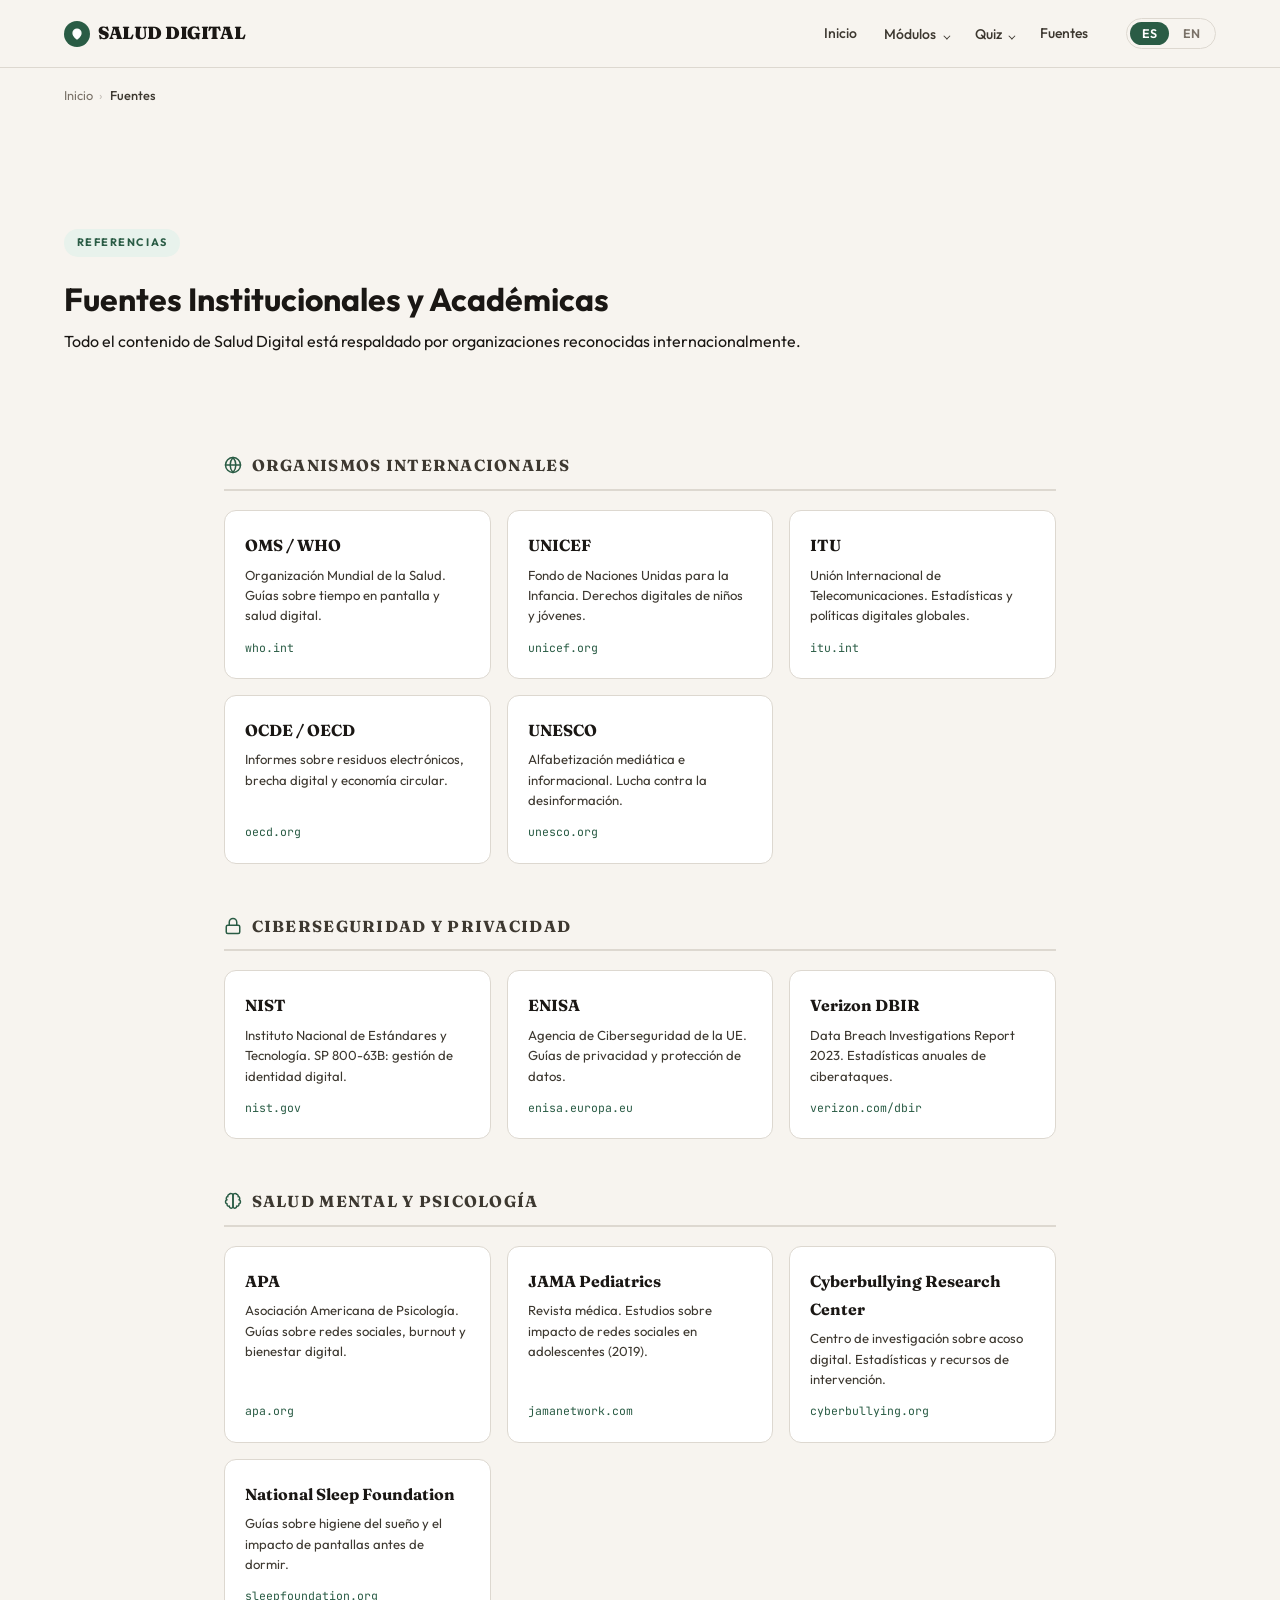
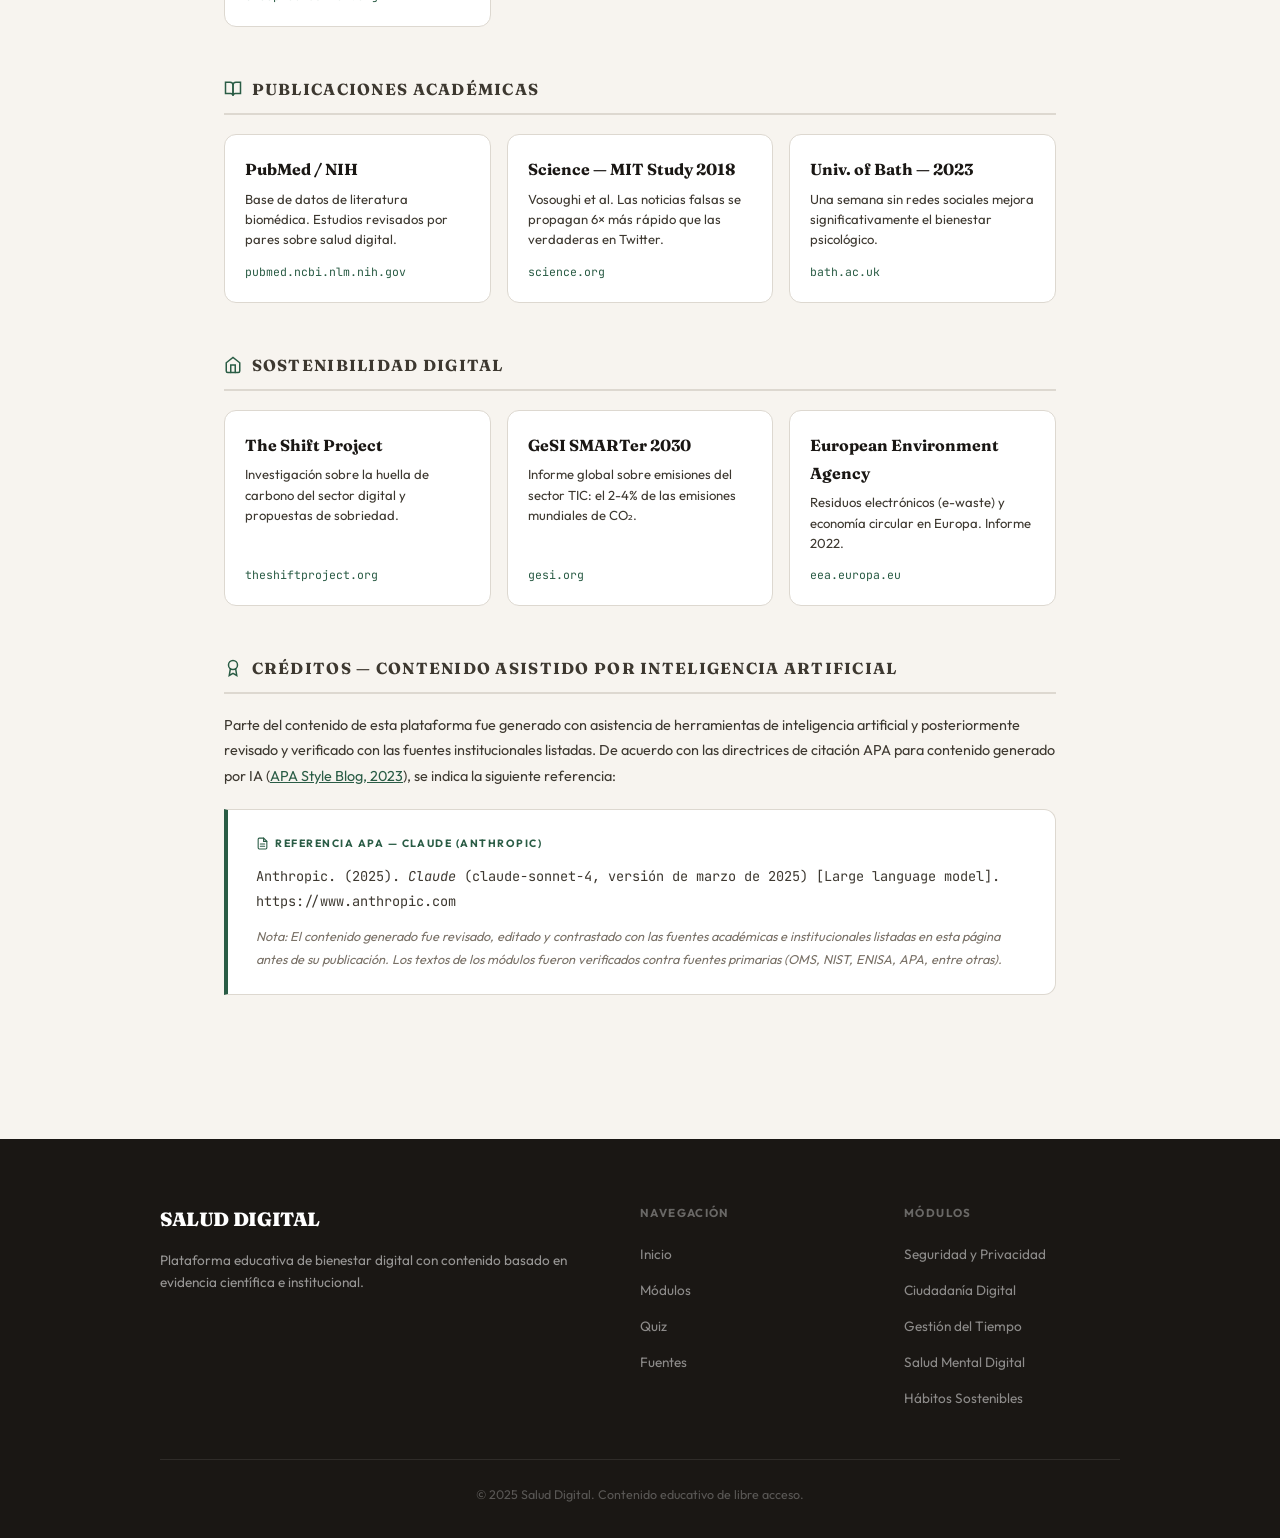
==== commit 835038ba: "Actualización 2 Mejoras en video y contenido" ====
--- a/pages/fuentes.html
+++ b/pages/fuentes.html
@@ -231,7 +231,7 @@
         </p>
       </div>
 
-      <
+      
     </div>
 
   </div>
--- a/styles.css
+++ b/styles.css
@@ -847,3 +847,46 @@
   .subsection-card { padding: 1.5rem; }
   .gallery-featured { aspect-ratio: 4/3; }
 }
+
+/* ─── YouTube iframe embeds en módulos ─────── */
+.yt-module-wrap {
+  margin-bottom: 1.5rem;
+  border-radius: var(--radius-lg);
+  overflow: hidden;
+  border: 1.5px solid var(--border);
+  box-shadow: var(--shadow);
+}
+
+.yt-module-wrap .yt-embed-wrap {
+  position: relative;
+  padding-bottom: 56.25%;
+  height: 0;
+  overflow: hidden;
+  background: #0a0a0a;
+}
+
+.yt-module-wrap .yt-embed-wrap iframe {
+  position: absolute;
+  inset: 0;
+  width: 100%;
+  height: 100%;
+  border: 0;
+}
+
+.yt-module-caption {
+  display: flex;
+  align-items: flex-start;
+  gap: .45rem;
+  background: var(--bg);
+  padding: .65rem 1rem;
+  font-size: .8rem;
+  color: var(--muted);
+  border-top: 1px solid var(--border);
+  line-height: 1.5;
+}
+
+.yt-module-caption svg {
+  color: #ff4444;
+  flex-shrink: 0;
+  margin-top: 2px;
+}
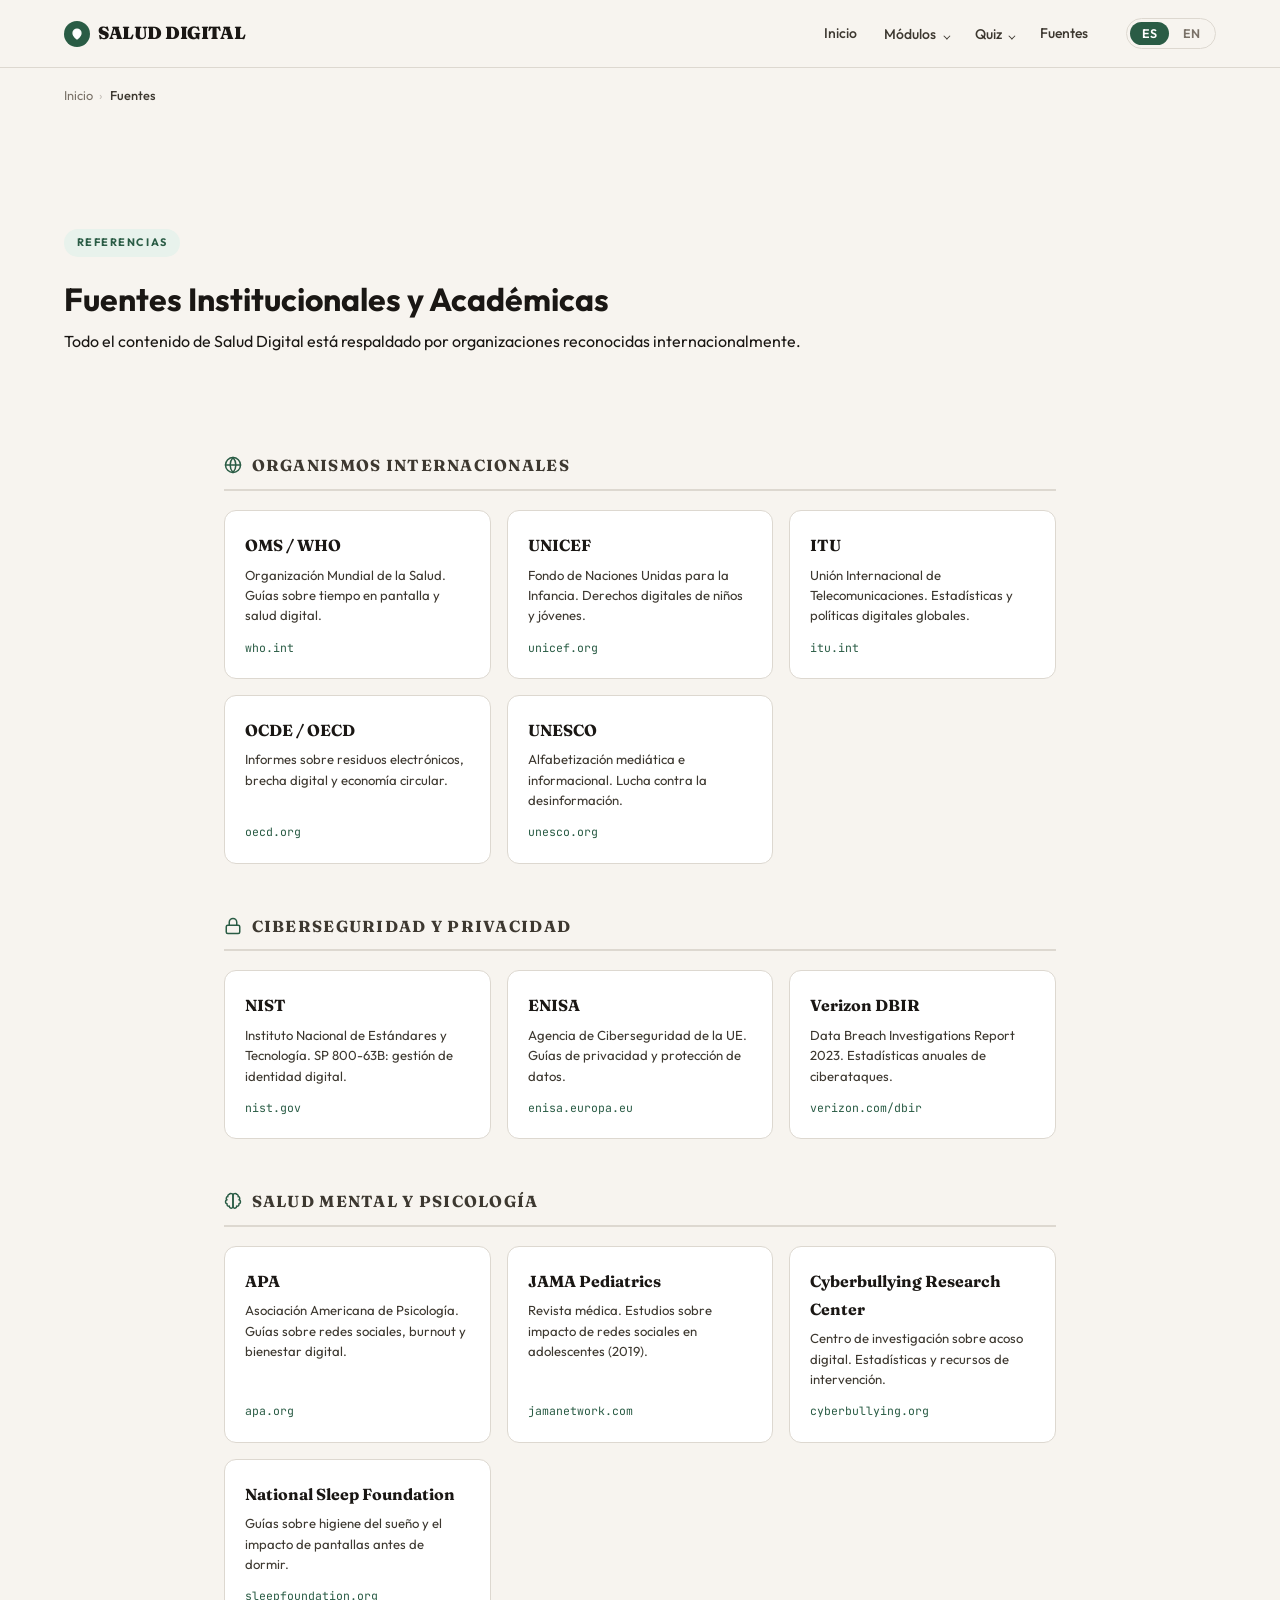
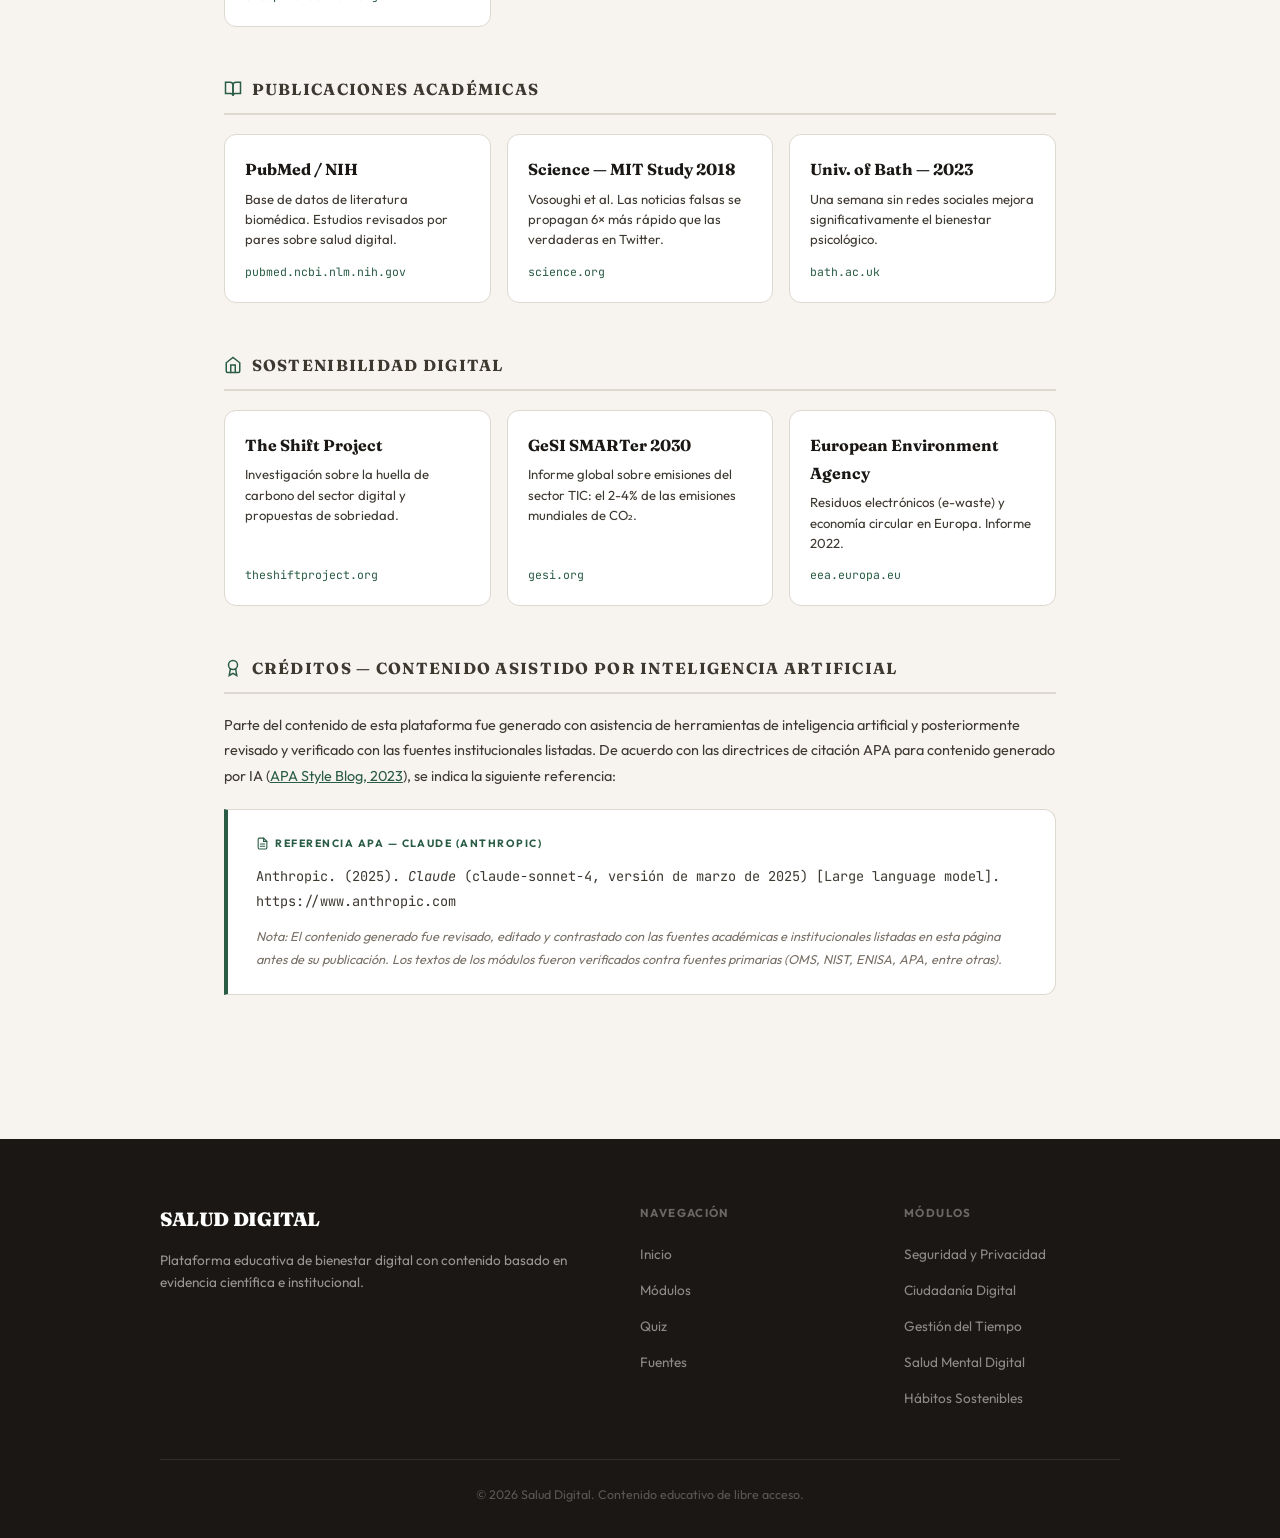
==== commit f0d8fdaa: "uno mas" ====
--- a/pages/fuentes.html
+++ b/pages/fuentes.html
@@ -264,7 +264,7 @@
       </div>
     </div>
     <div class="footer-bottom">
-      <p data-i18n="footer_copy">© 2025 Salud Digital. Contenido educativo de libre acceso.</p>
+      <p data-i18n="footer_copy">© 2026 Salud Digital. Contenido educativo de libre acceso.</p>
     </div>
   </footer>
 
